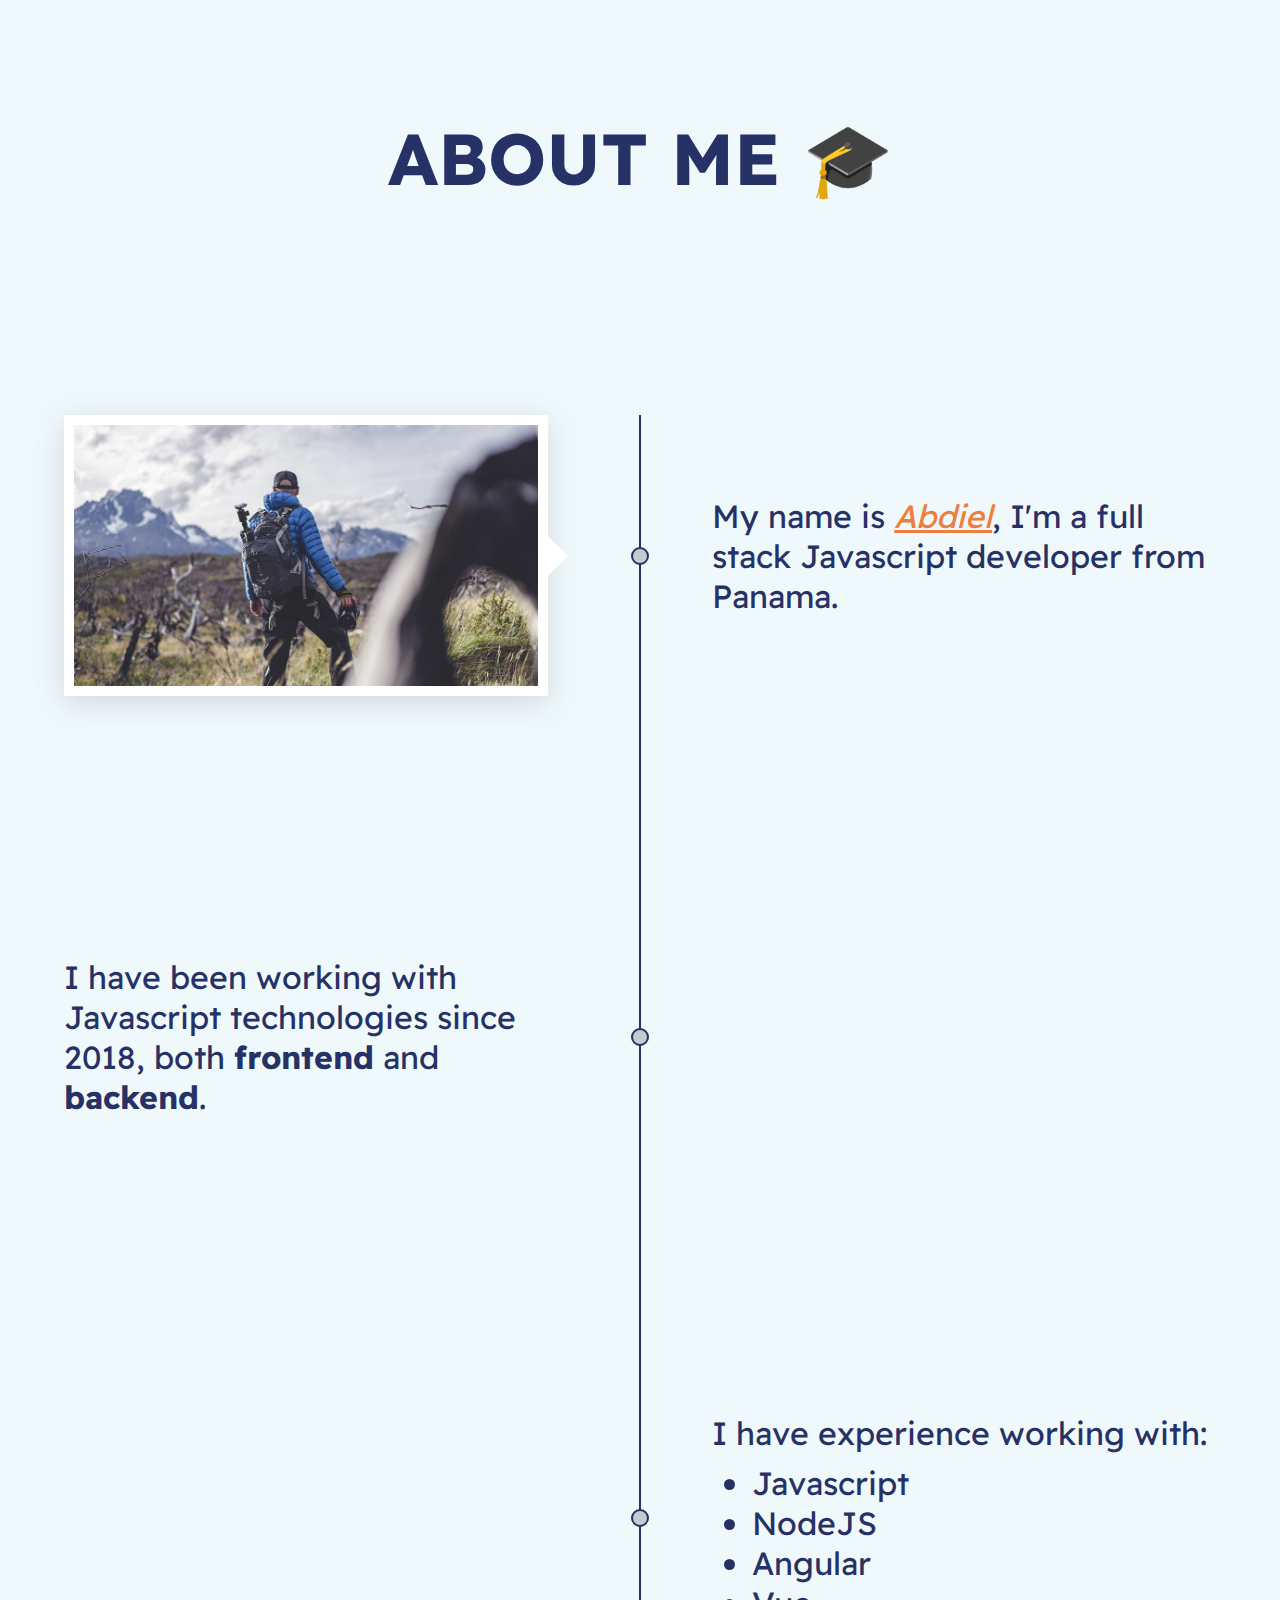
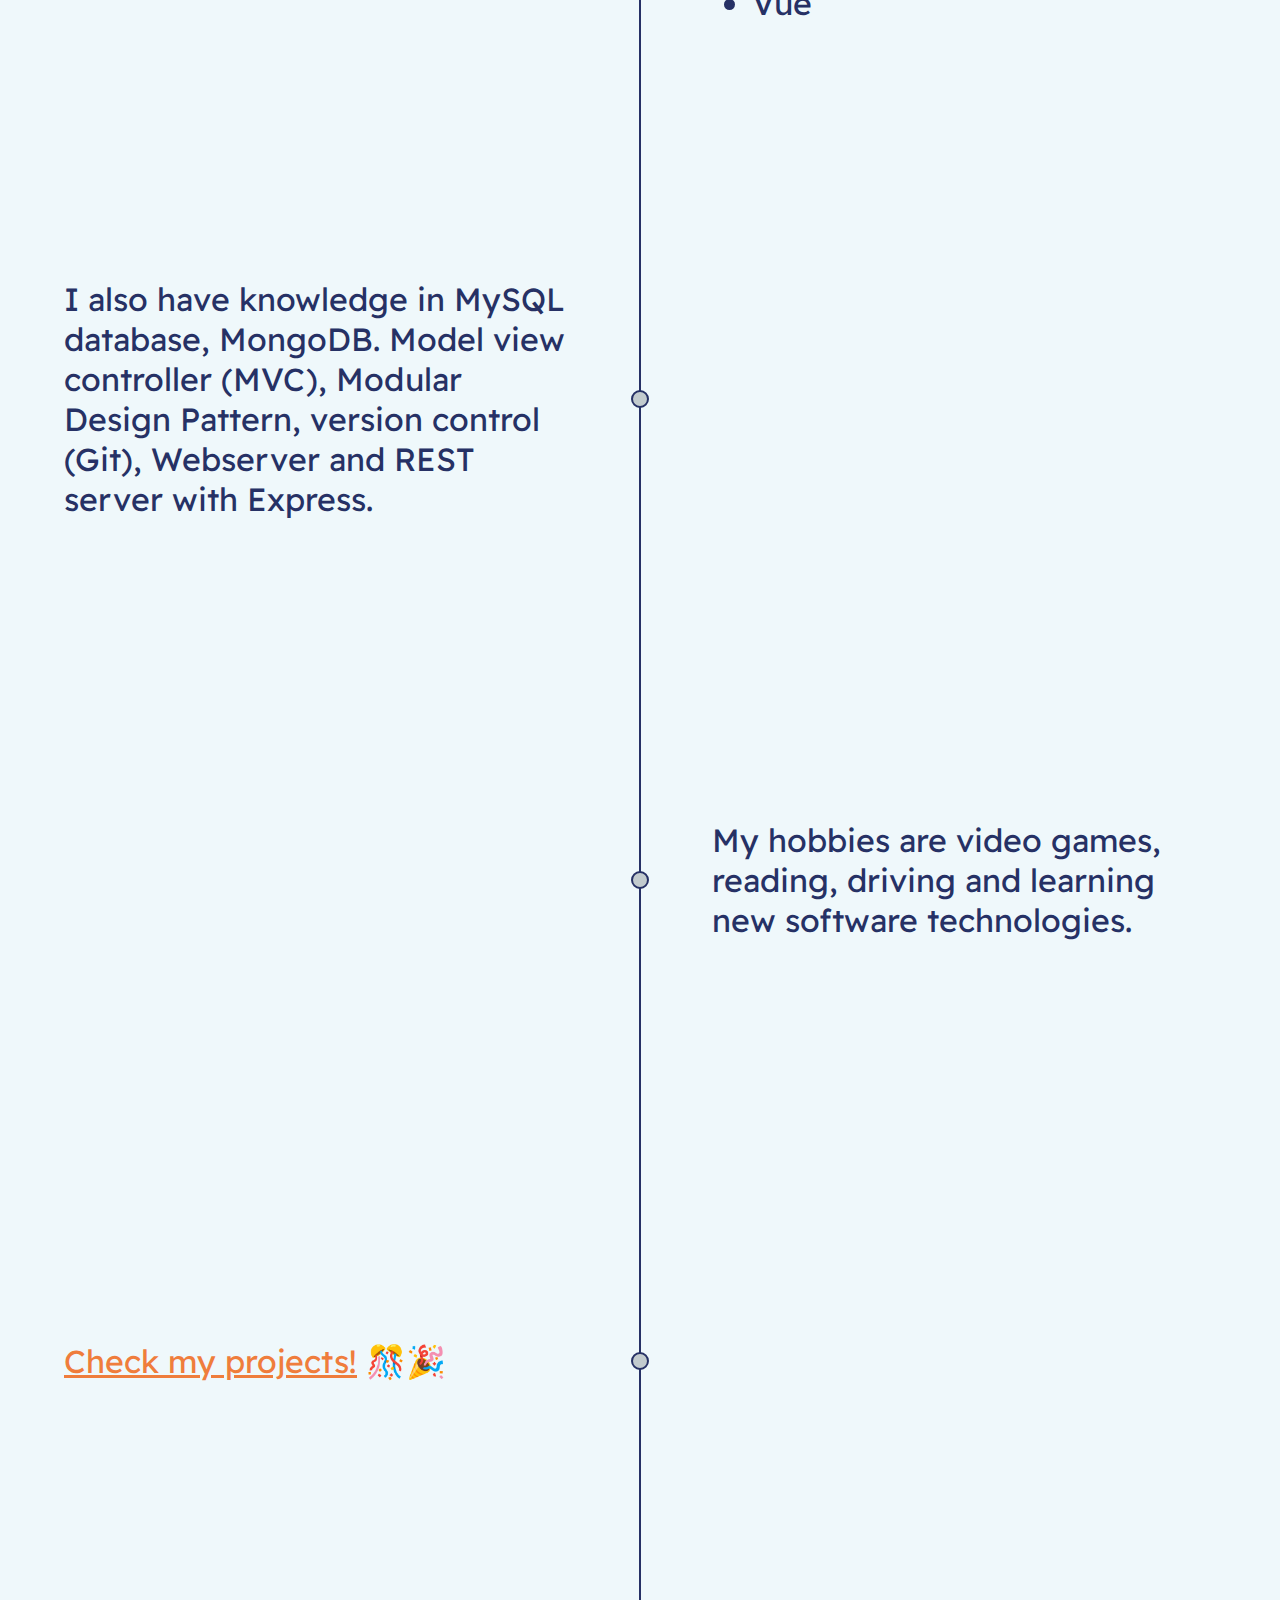
==== pages/aboutme.html @ 85f2a5a1 "about me page with basic styles" ====
<!DOCTYPE html>
<html lang="en">
<head>
    <meta charset="UTF-8">
    <meta http-equiv="X-UA-Compatible" content="IE=edge">
    <meta name="viewport" content="width=device-width, initial-scale=1.0">
    <link rel="preconnect" href="https://fonts.googleapis.com">
	<link rel="preconnect" href="https://fonts.gstatic.com" crossorigin>
	<link href="https://fonts.googleapis.com/css2?family=Readex+Pro&display=swap" rel="stylesheet"> 

	<link href="https://unpkg.com/aos@2.3.1/dist/aos.css" rel="stylesheet">
    <link rel="icon" type="image/x-icon" href="../favicon.png">
    <link rel="stylesheet" href="../css/styles.css">
    <link rel="stylesheet" href="../css/pages/aboutme.css">
    <title>Abdiel P. Carrera - About me</title>
</head>
<body>
    <div class="hero">
		<h1>About me 🎓</h1>
	</div>
	<div class="container">
		<div class="evento">
			<div class="picture" data-aos="fade-up">
				<img src="../assets/aboutme_img/1.jpg" alt="">
			</div>
			<h3 class="info">My name is <i><a class="link" href="https://twitter.com/Abdiel262">Abdiel</a></i>, I'm a full stack Javascript developer from Panama.</h3>
		</div>
		<div class="evento">
			<div class="picture" data-aos="fade-down">
				<img src="../assets/aboutme_img/2.jpg" alt="">
			</div>
			<h3 class="info">I have been working with Javascript technologies since 2018, both <b>frontend</b> and <b>backend</b>.</h3>
		</div>
		<div class="evento">
			<div class="picture" data-aos="fade-left">
				<img src="../assets/aboutme_img/3.jpg" alt="">
			</div>
			<h3 class="info">I have experience working with:
                <ul title="technologies" class="list">
                    <li>Javascript</li>
                    <li>NodeJS</li>
                    <li>Angular</li>
                    <li>Vue</li>
                </ul>
            </h3>
		</div>
		<div class="evento">
			<div class="picture" data-aos="fade-right">
				<img src="../assets/aboutme_img/4.jpg" alt="">
			</div>
			<h3 class="info">I also have knowledge in MySQL database, MongoDB. Model view controller (MVC), Modular Design Pattern, version control (Git), Webserver and REST server with Express.</h3>
		</div>
		<div class="evento">
			<div class="picture" data-aos="fade-up">
				<img src="../assets/aboutme_img/5.jpg" alt="">
			</div>
			<h3 class="info">My hobbies are video games, reading, driving and learning new software technologies.</h3>
		</div>
		<div class="evento">
			<div class="picture" data-aos="fade-up">
                <a href="https://abdielp.github.io/webdeveloper-portfolio/pages/portfolio.html?project=0">
                    <img src="../assets/aboutme_img/6.jpg" alt="">
                </a>
			</div>
			<h3 class="info"><a class="link" href="https://abdielp.github.io/webdeveloper-portfolio/pages/portfolio.html?project=0">Check my projects!</a> 🎊🎉</h3>
		</div>
	</div>


	<script src="https://unpkg.com/aos@2.3.1/dist/aos.js"></script>
	<script>
		AOS.init({
			duration: 1000,
			once: true
		});
	</script>
</body>
</html>
---- css/styles.css ----
@import url('https://fonts.googleapis.com/css2?family=Commissioner:wght@400;600;700&family=Fraunces:wght@400;600;700&display=swap');
@import url('https://fonts.googleapis.com/css2?family=Barlow:wght@400;600;700;800&display=swap');
@import url('https://fonts.googleapis.com/css2?family=Mochiy+Pop+P+One&display=swap');
@import url('https://fonts.googleapis.com/css2?family=Readex+Pro&display=swap');

* {
    padding: 0;
    margin: 0;
    box-sizing: border-box;

    --font-fraunces: 'Fraunces', serif;
    --font-barlow: 'Barlow', sans-serif;
    --font-mochiy: 'Mochiy Pop P One', sans-serif;
    --font-comissioner: 'Commissioner', sans-serif;
    --font-readex: 'Readex Pro', sans-serif;
    
    --color-main: #263165;
    --color-green: #60955F;
    --color-main-dark: #141a35;
    --color-main-light: #374692;
    --color-secondary: #EF7D3C;
    --color-background: #EFF8FB;
    --color-background-darker: #c2cbce;

    --header-height: 50px;
    --header-height-desktop: 3vw;
}

body {
    width: 100%;
    /* height: 100vh; */
    font-size: 12px;
    color: var(--color-main);
    background: var(--color-background);
}

.display-flex {
    display: flex;
}

.flex-column {
    flex-direction: column;
}

.cursor-pointer {
    cursor: pointer;
}

.color-secondary {
    color: var(--color-secondary);
}

.shadows {
    box-shadow: -3px 5px 5px 0px rgba(0,0,0,0.13);
-webkit-box-shadow: -3px 5px 5px 0px rgba(0,0,0,0.13);
-moz-box-shadow: -3px 5px 5px 0px rgba(0,0,0,0.13);
    
}
---- css/pages/aboutme.css ----
body {
    font-family: var(--font-readex);
}

.hero {
	display: flex;
	align-items: center;
	justify-content: center;
	min-height: 35vh;
	font-size: 36px;
	text-transform: uppercase;
}

.container {
	width: 90%;
	max-width: 1200px;
	margin: 100px auto;
	display: flex;
	flex-direction: column;
	position: relative;
    
}

.container::after {
	content: "";
	width: 2px;
	height: 100%;
	background: var(--color-main);
	position: absolute;
	top: 0;
	left: calc(50% - 1px);
	z-index: 1;
}

.evento {
	display: flex;
	justify-content: space-between;
    align-items: center;
	margin-bottom: 200px;
	position: relative;
}

.evento::after {
	content: "";
	display: block;
	width: 14px;
	height: 14px;
	border-radius: 100px;
	background: var(--color-background-darker);
	border: 2px solid var(--color-main);
	position: absolute;
	z-index: 2;
	top: calc(50% - 9px);
	left: calc(50% - 9px);
}

.info {
	/* display: flex;
	align-items: center;
	justify-content: start; */
	width: calc(42% + 20px);
	font-size: 32px;
	font-weight: normal;
}

.picture {
	width: 42%;
	border: 10px solid #fff;
	position: relative;
	box-shadow: rgba(100, 100, 111, 0.2) 0px 7px 29px 0px;
}

.picture::after {
	content: "";
	display: block;
	border: 20px solid transparent;
	border-left: 20px solid #fff;
	position: absolute;
	right: -50px;
	top: calc(50% - 20px);
}

.picture img {
	width: 100%;
	vertical-align: top;
}

.evento:nth-child(even) {
	flex-direction: row-reverse;
}

.evento:nth-child(even) .info {
	justify-content: end;
}

.evento:nth-child(even) .picture::after {
	content: "";
	border: 20px solid transparent;
	border-right: 20px solid #fff;
	right: initial;
	left: -50px;
}

.list {
    margin-top: 10px;
    margin-left: 40px;
}

.link {
    /* text-decoration: none; */
    color: var(--color-secondary);
}
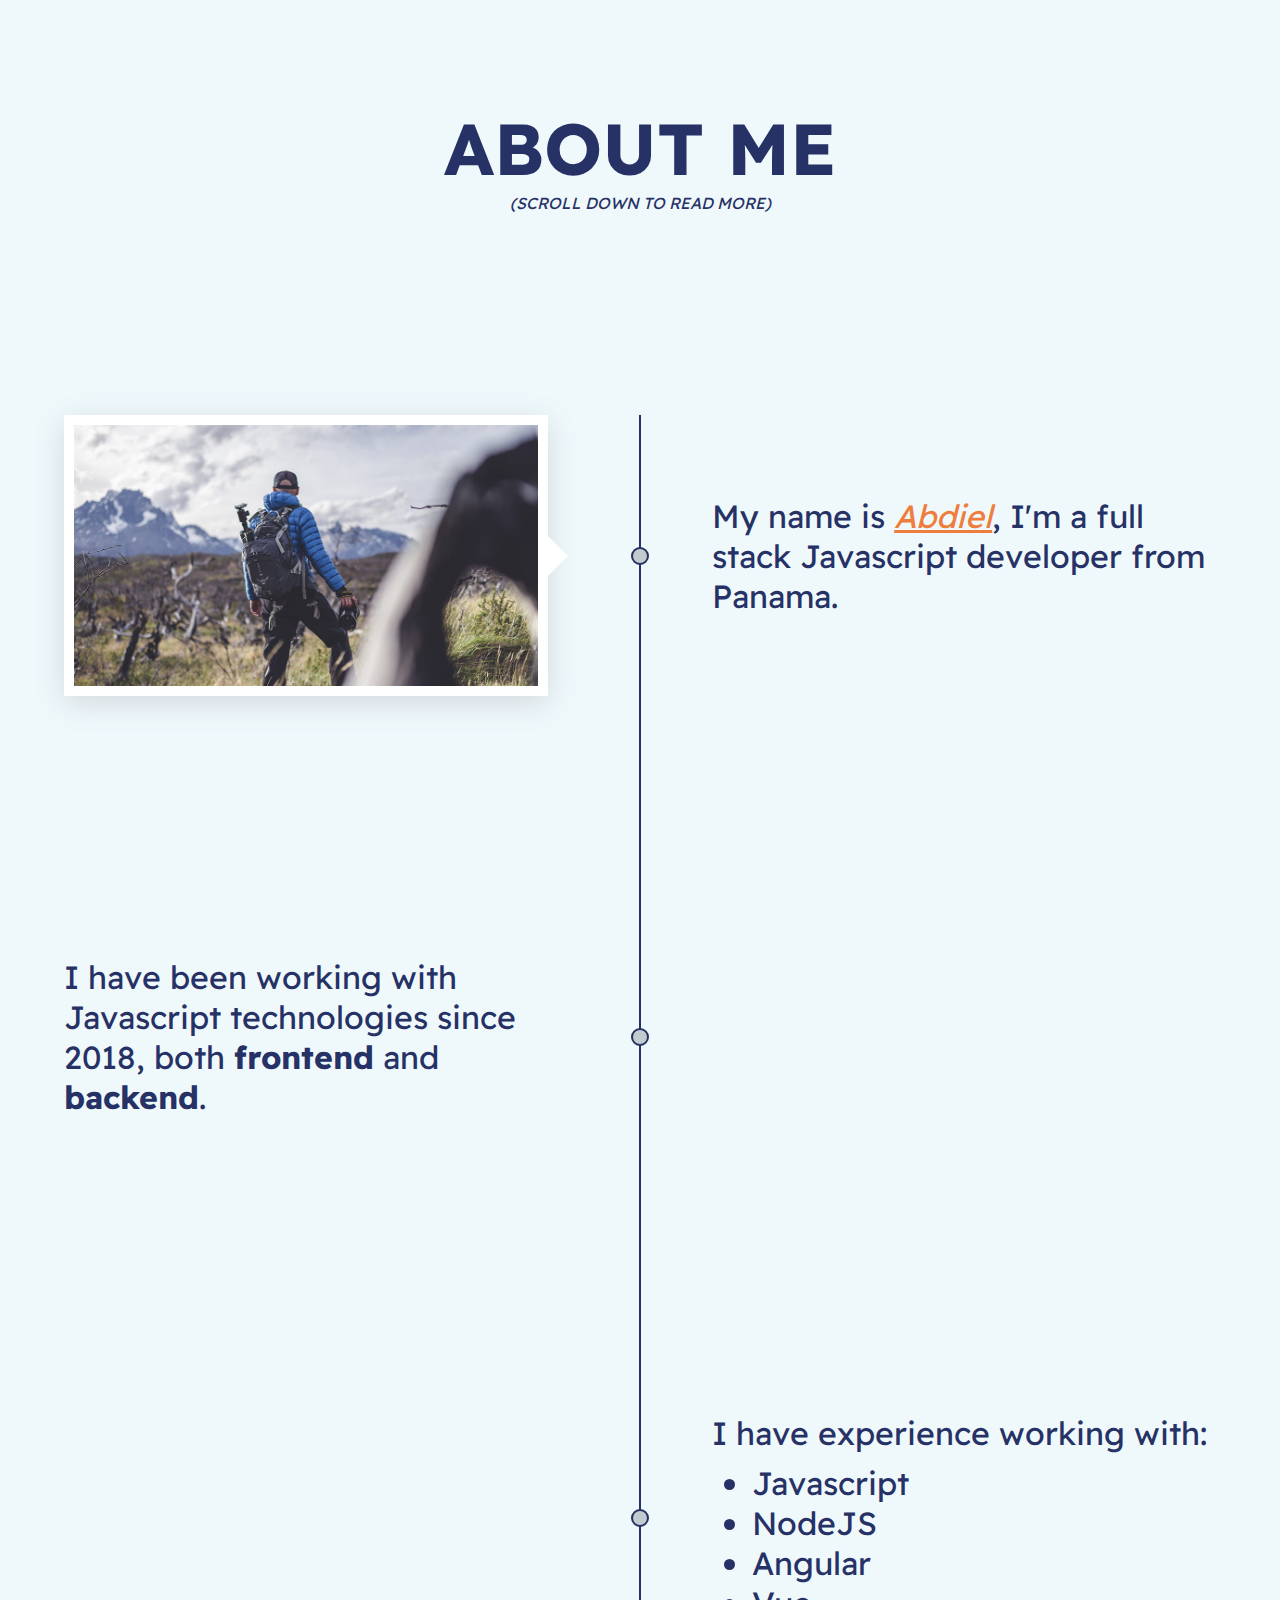
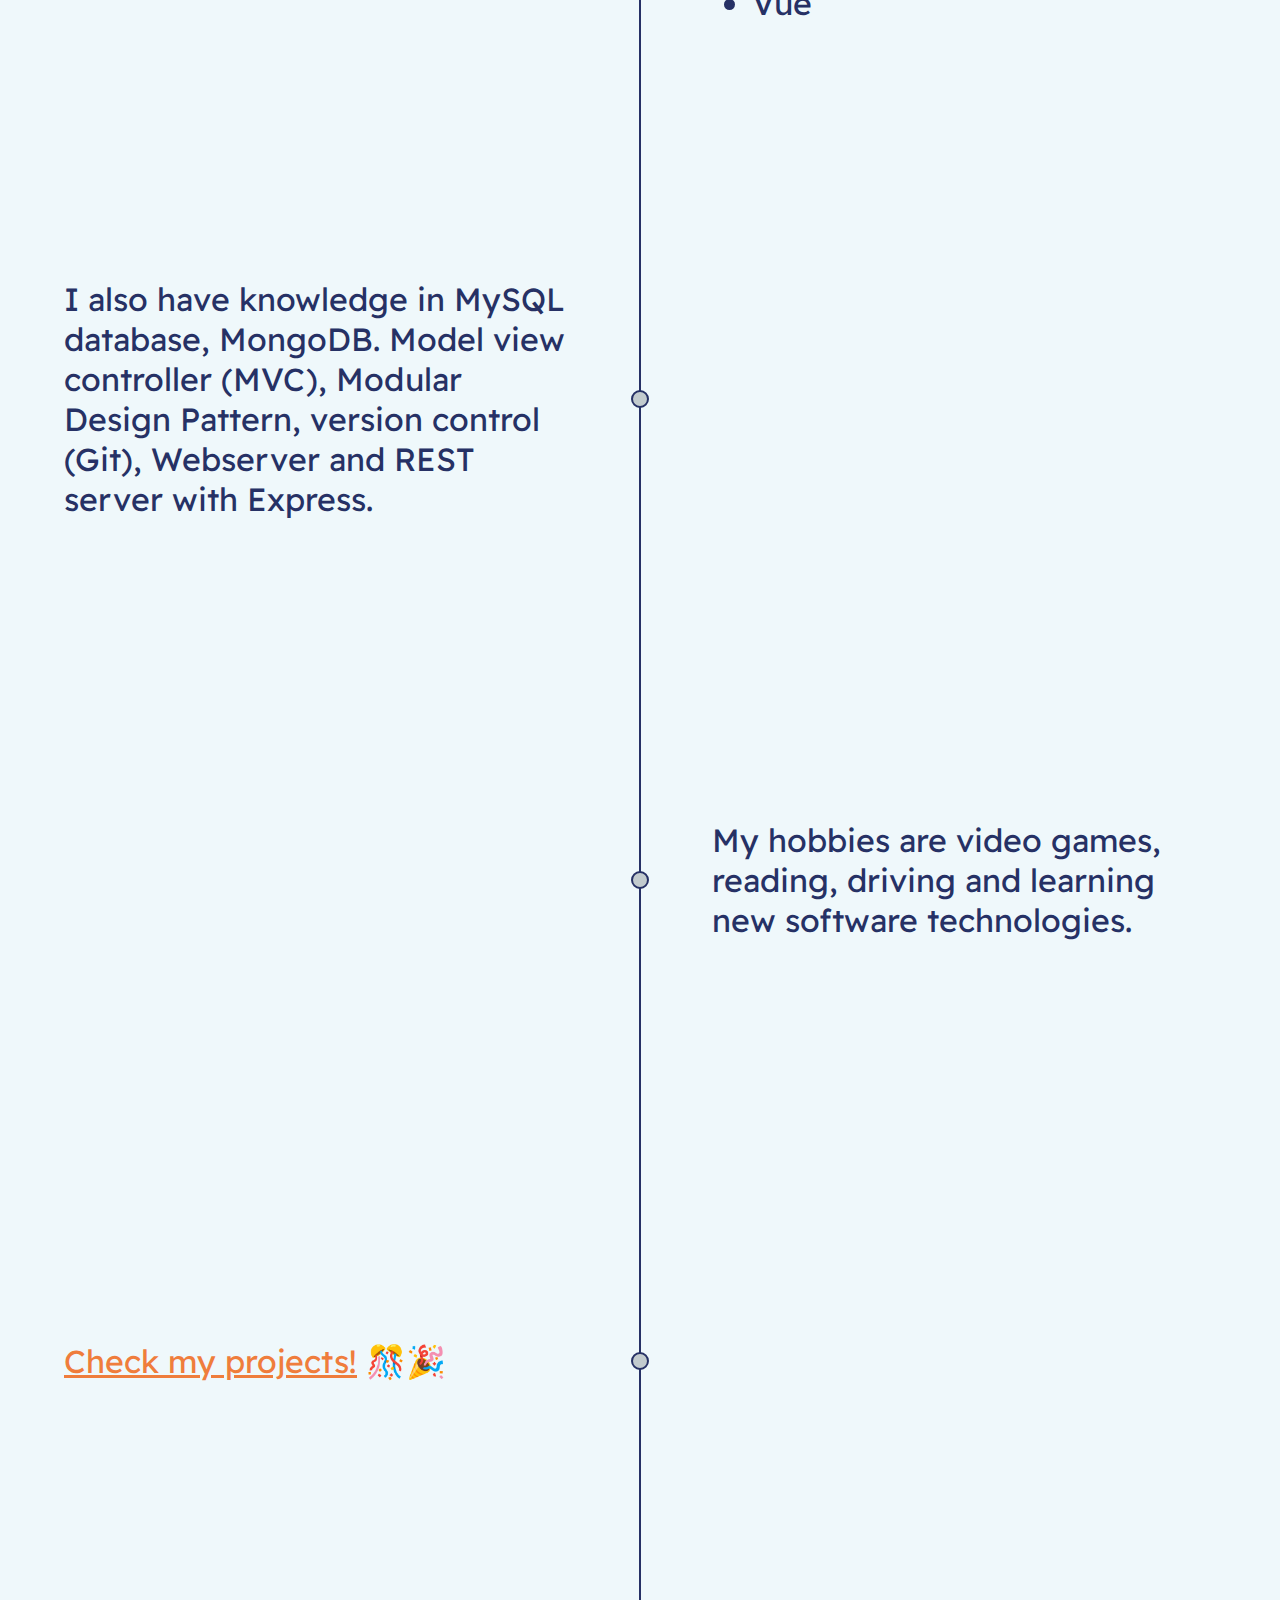
==== commit 4998bd2c: "href to 'about me' page added on title" ====
--- a/pages/aboutme.html
+++ b/pages/aboutme.html
@@ -16,7 +16,8 @@
 </head>
 <body>
     <div class="hero">
-		<h1>About me 🎓</h1>
+		<h1>About me</h1>
+		<small class="small">(Scroll down to read more)</small>
 	</div>
 	<div class="container">
 		<div class="evento">
--- a/css/pages/aboutme.css
+++ b/css/pages/aboutme.css
@@ -4,11 +4,17 @@
 
 .hero {
 	display: flex;
+	flex-direction: column;
 	align-items: center;
 	justify-content: center;
 	min-height: 35vh;
 	font-size: 36px;
 	text-transform: uppercase;
+}
+
+.small {
+	font-size: initial;
+	font-style: italic;
 }
 
 .container {
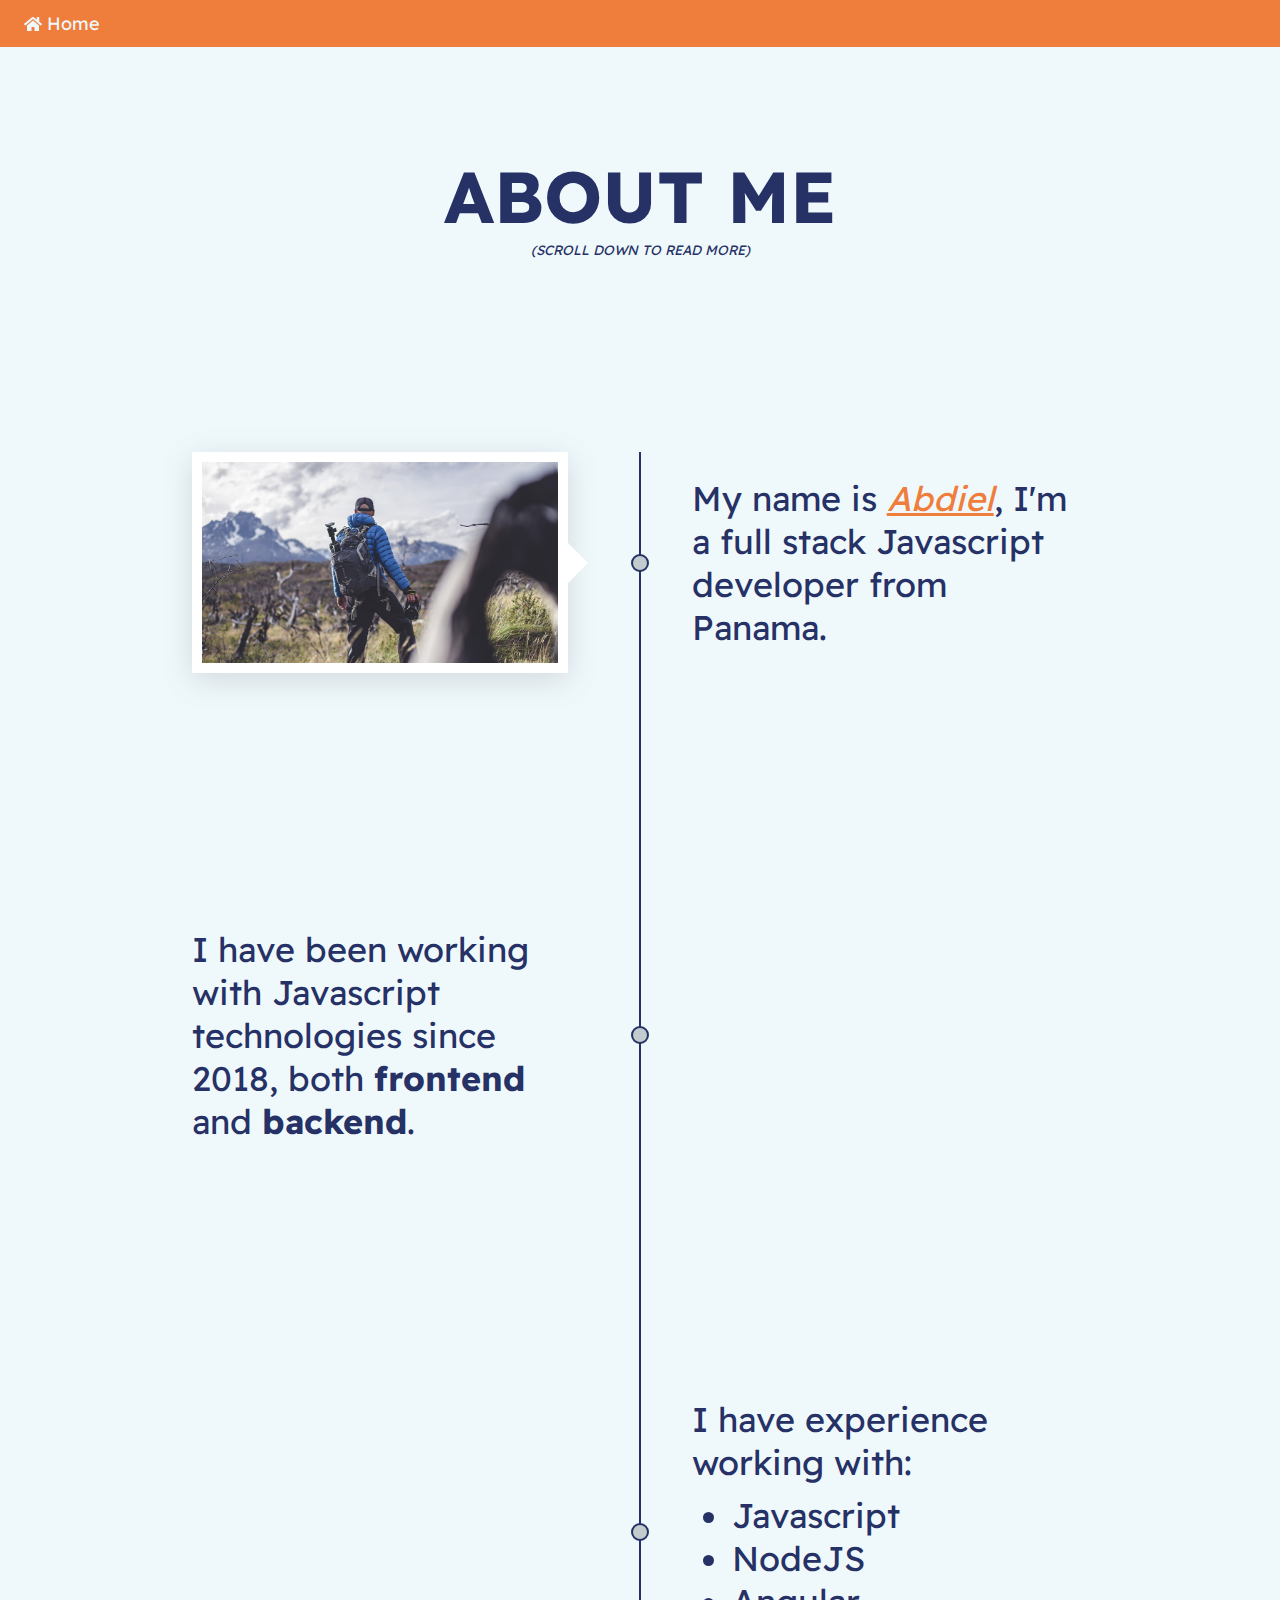
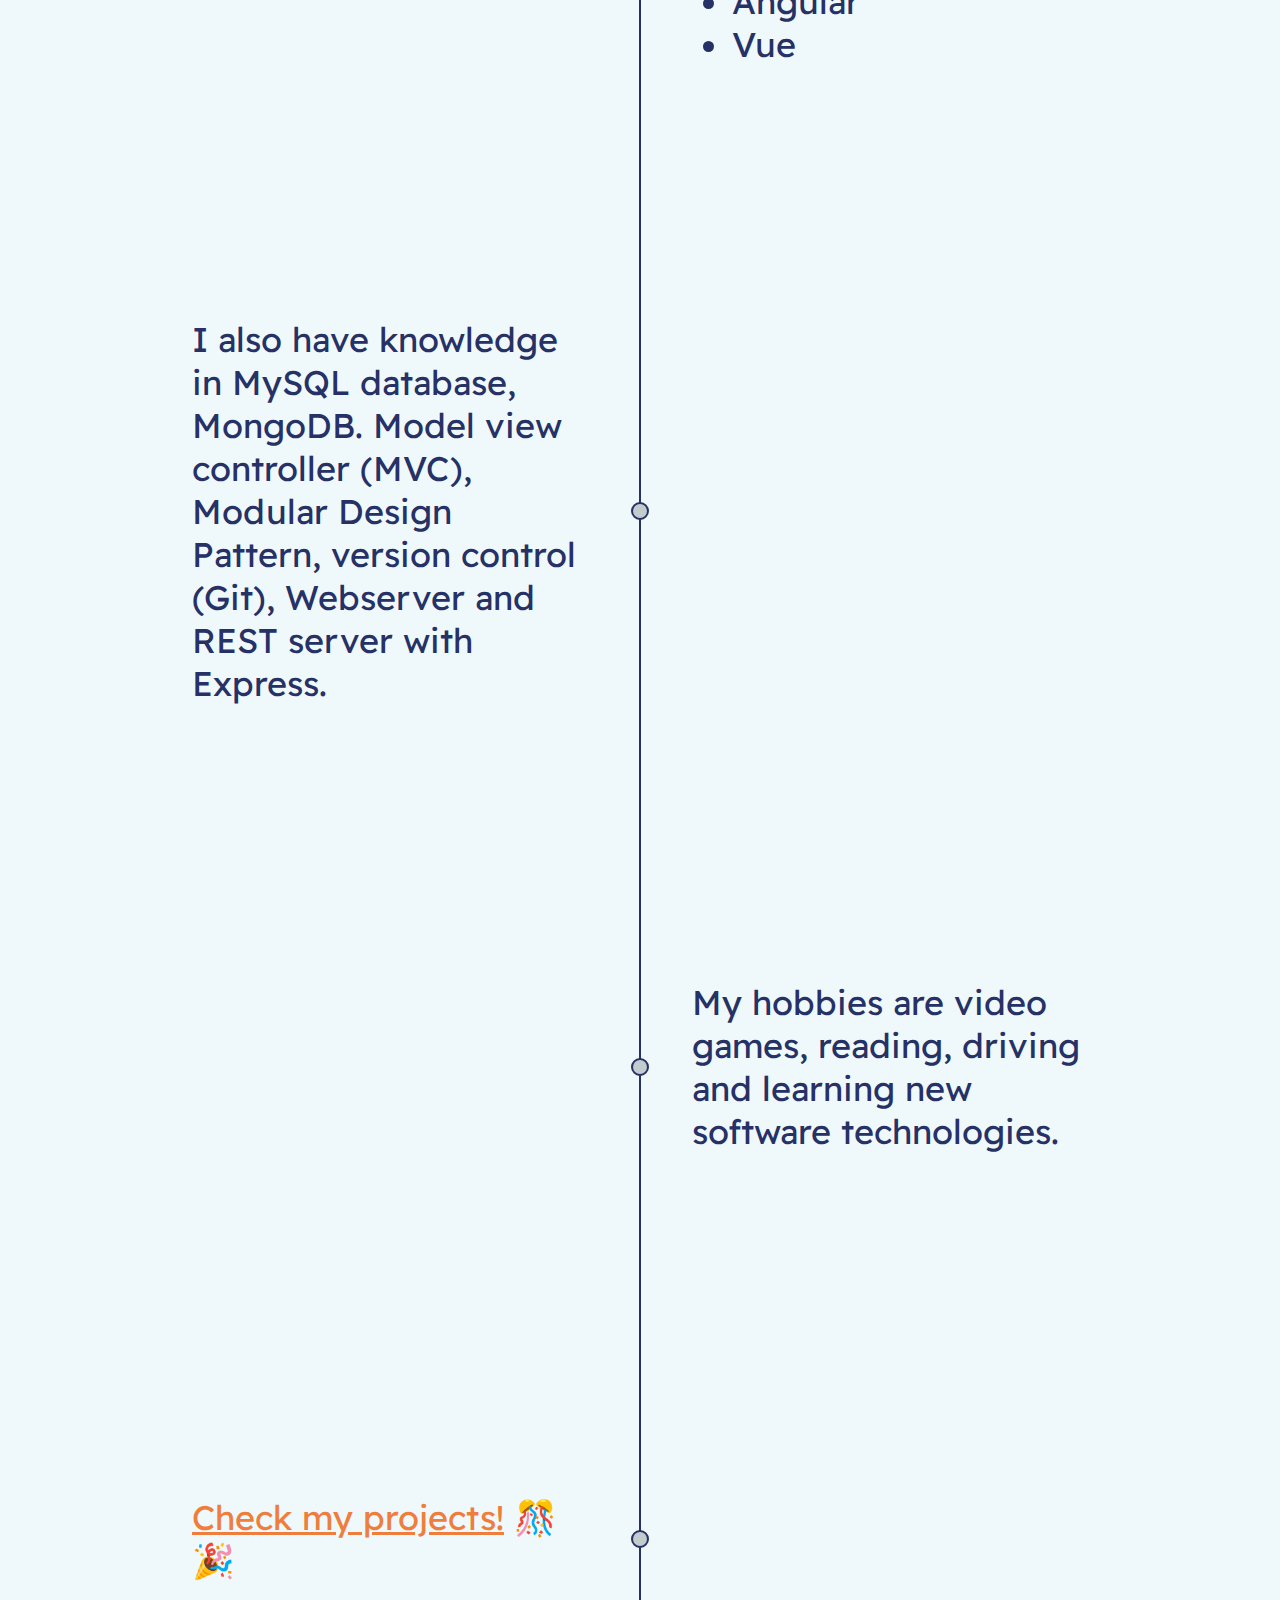
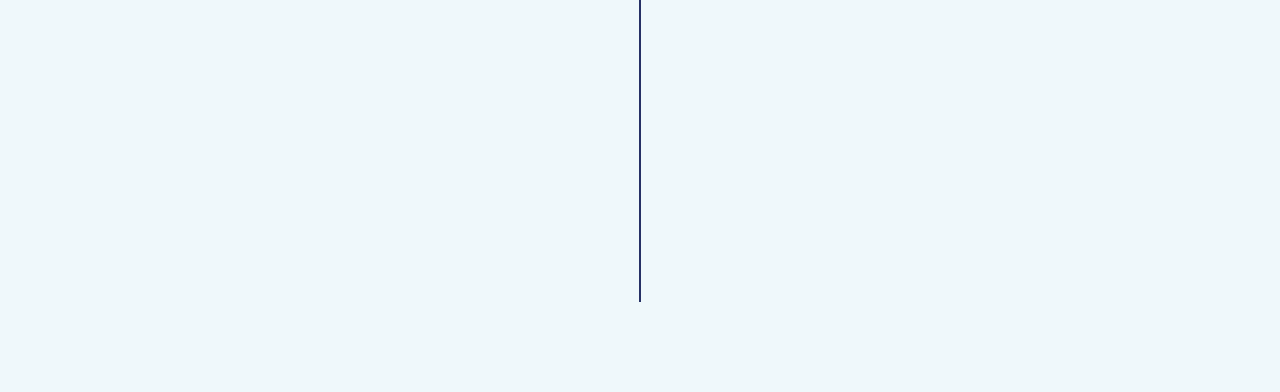
==== commit c7426a70: "header placed on page 'about me'" ====
--- a/pages/aboutme.html
+++ b/pages/aboutme.html
@@ -15,6 +15,14 @@
     <title>Abdiel P. Carrera - About me</title>
 </head>
 <body>
+	<header class="header">
+		<nav class="nav display-flex">
+			<img class="nav__img" src="../assets/icons/home-solid.svg" alt="home icon">
+			<a class="nav__a display-flex" href="/portfolio/">
+				Home
+			</a>
+		</nav>
+	</header>
     <div class="hero">
 		<h1>About me</h1>
 		<small class="small">(Scroll down to read more)</small>
@@ -66,7 +74,9 @@
 			<h3 class="info"><a class="link" href="https://abdielp.github.io/webdeveloper-portfolio/pages/portfolio.html?project=0">Check my projects!</a> 🎊🎉</h3>
 		</div>
 	</div>
-
+	<!-- <footer class="footer">
+		<a href="">Return to my portfolio</a>
+	</footer> -->
 
 	<script src="https://unpkg.com/aos@2.3.1/dist/aos.js"></script>
 	<script>
--- a/css/pages/aboutme.css
+++ b/css/pages/aboutme.css
@@ -1,5 +1,32 @@
 body {
     font-family: var(--font-readex);
+}
+
+.header {
+	background: var(--color-secondary);
+	padding: 1.2em;
+}
+
+.nav {
+	margin: auto 1.4em;
+}
+
+.nav__a {
+	font-size: 1.2em;
+	align-items: center;
+	text-decoration: none;
+	color: var(--color-background);
+	border-bottom: 1px solid transparent;
+}
+
+.nav__a:hover {
+	transition: .3s ease-in-out;
+	border-bottom: 1px solid var(--color-background);
+}
+
+.nav__img {
+	width: 1em;
+	margin-right: .2em;
 }
 
 .hero {
@@ -8,7 +35,7 @@
 	align-items: center;
 	justify-content: center;
 	min-height: 35vh;
-	font-size: 36px;
+	font-size: 1.3em;
 	text-transform: uppercase;
 }
 
@@ -18,9 +45,7 @@
 }
 
 .container {
-	width: 90%;
-	max-width: 1200px;
-	margin: 100px auto;
+	margin: 20px;
 	display: flex;
 	flex-direction: column;
 	position: relative;
@@ -42,7 +67,7 @@
 	display: flex;
 	justify-content: space-between;
     align-items: center;
-	margin-bottom: 200px;
+	margin-bottom: 100px;
 	position: relative;
 }
 
@@ -61,11 +86,10 @@
 }
 
 .info {
-	/* display: flex;
-	align-items: center;
-	justify-content: start; */
+	padding: 5px; /*Este padding no lo tenía. podría no ir en tamaños mas grandes*/
 	width: calc(42% + 20px);
-	font-size: 32px;
+	/* font-size: 32px; */
+	font-size: 1em;
 	font-weight: normal;
 }
 
@@ -115,4 +139,57 @@
 .link {
     /* text-decoration: none; */
     color: var(--color-secondary);
+}
+
+@media (min-width: 750px) {
+	.header {
+		padding: 1.3vh;
+	}
+
+	.nav {
+		margin: auto 1.4vh;
+	}
+
+	.nav__a {
+		font-size: 2vh;
+	}
+
+	.nav__img {
+		width: 2vh;
+		margin-right: .5vh;
+	}
+
+	.hero {
+		font-size: 3em;
+	}
+
+	.container {
+		width: 70%;
+		max-width: 3500px;
+		margin: 10vh auto;
+	}
+
+	.evento {
+		margin-bottom: 28vh;
+	}
+
+	.info {
+		font-size: 2.4em;
+		padding: 0;
+	}
+}
+
+@media (min-width: 1200px) {
+	.hero {
+		font-size: 4vh;
+	}
+
+	.small {
+		font-size: 1.5vh;
+	}
+	
+	.info {
+		font-size: 3.8vh;
+		/* font-size: 3em; */
+	}
 }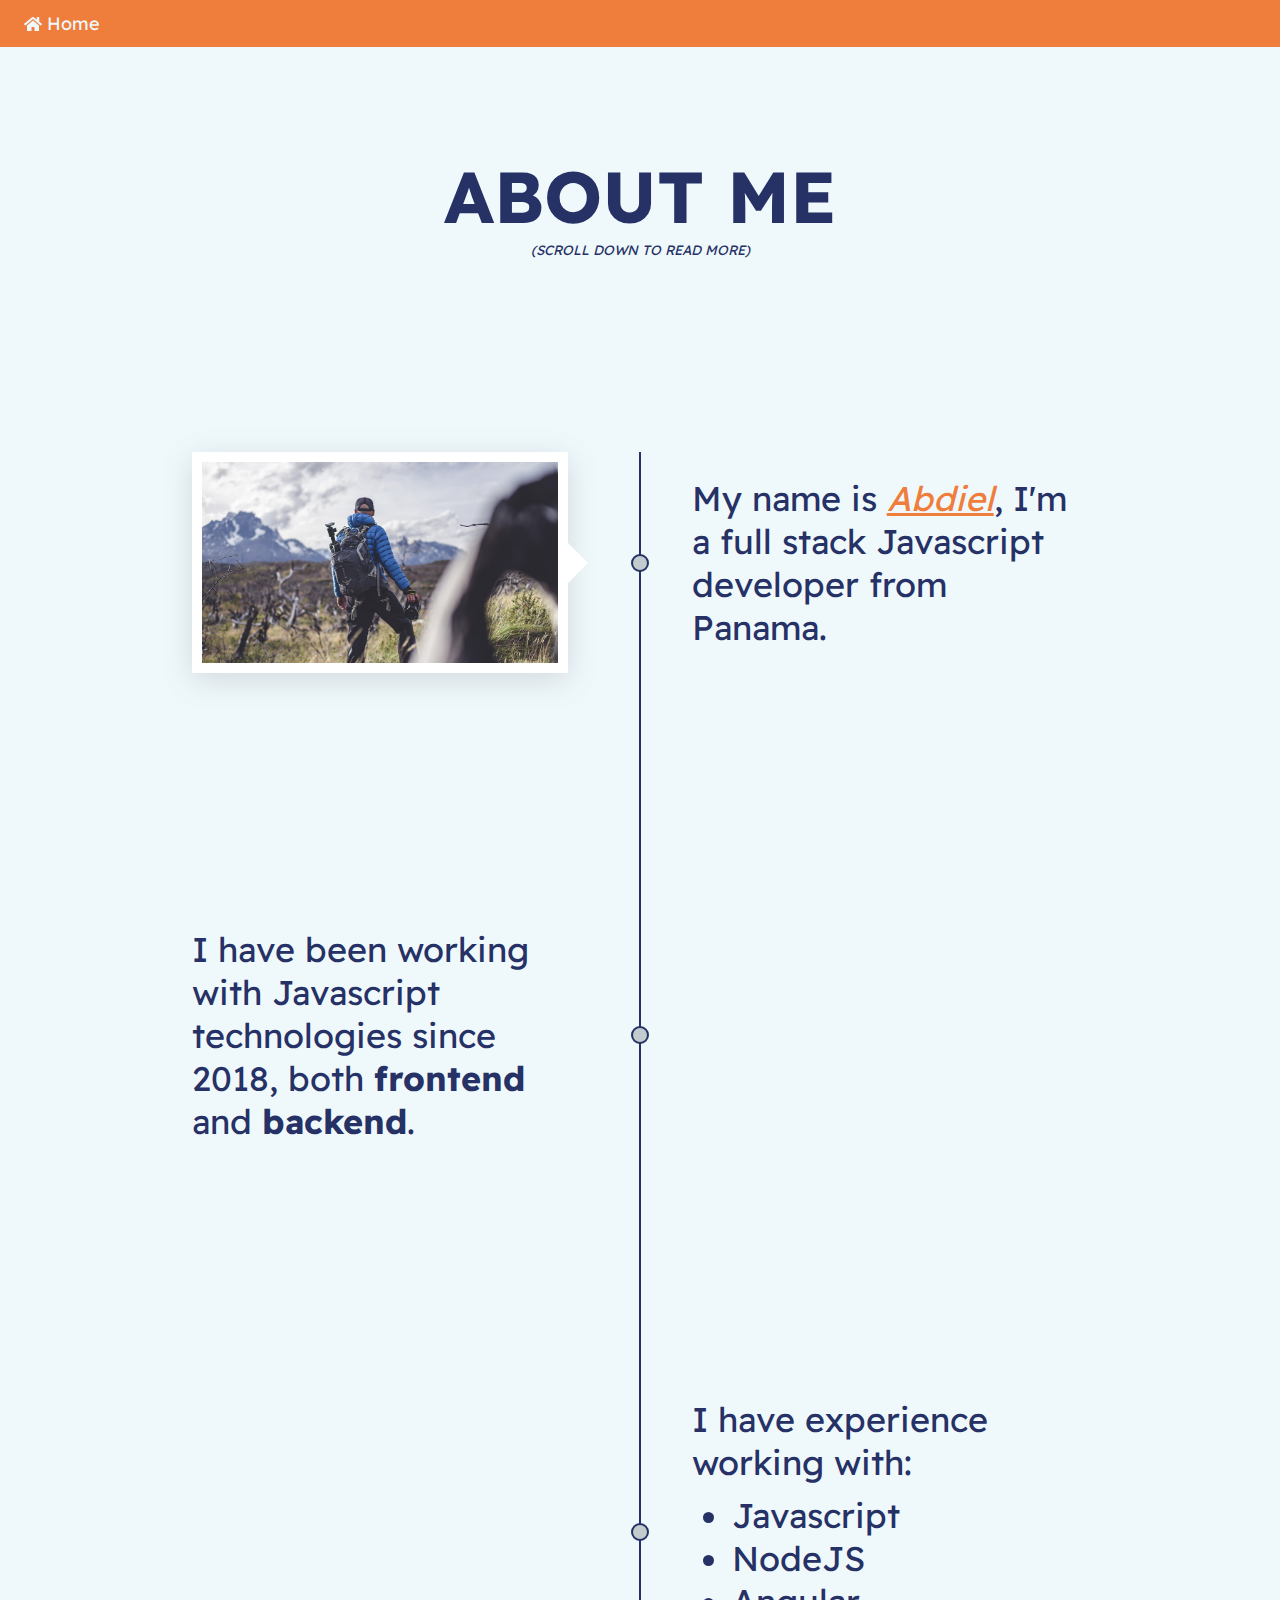
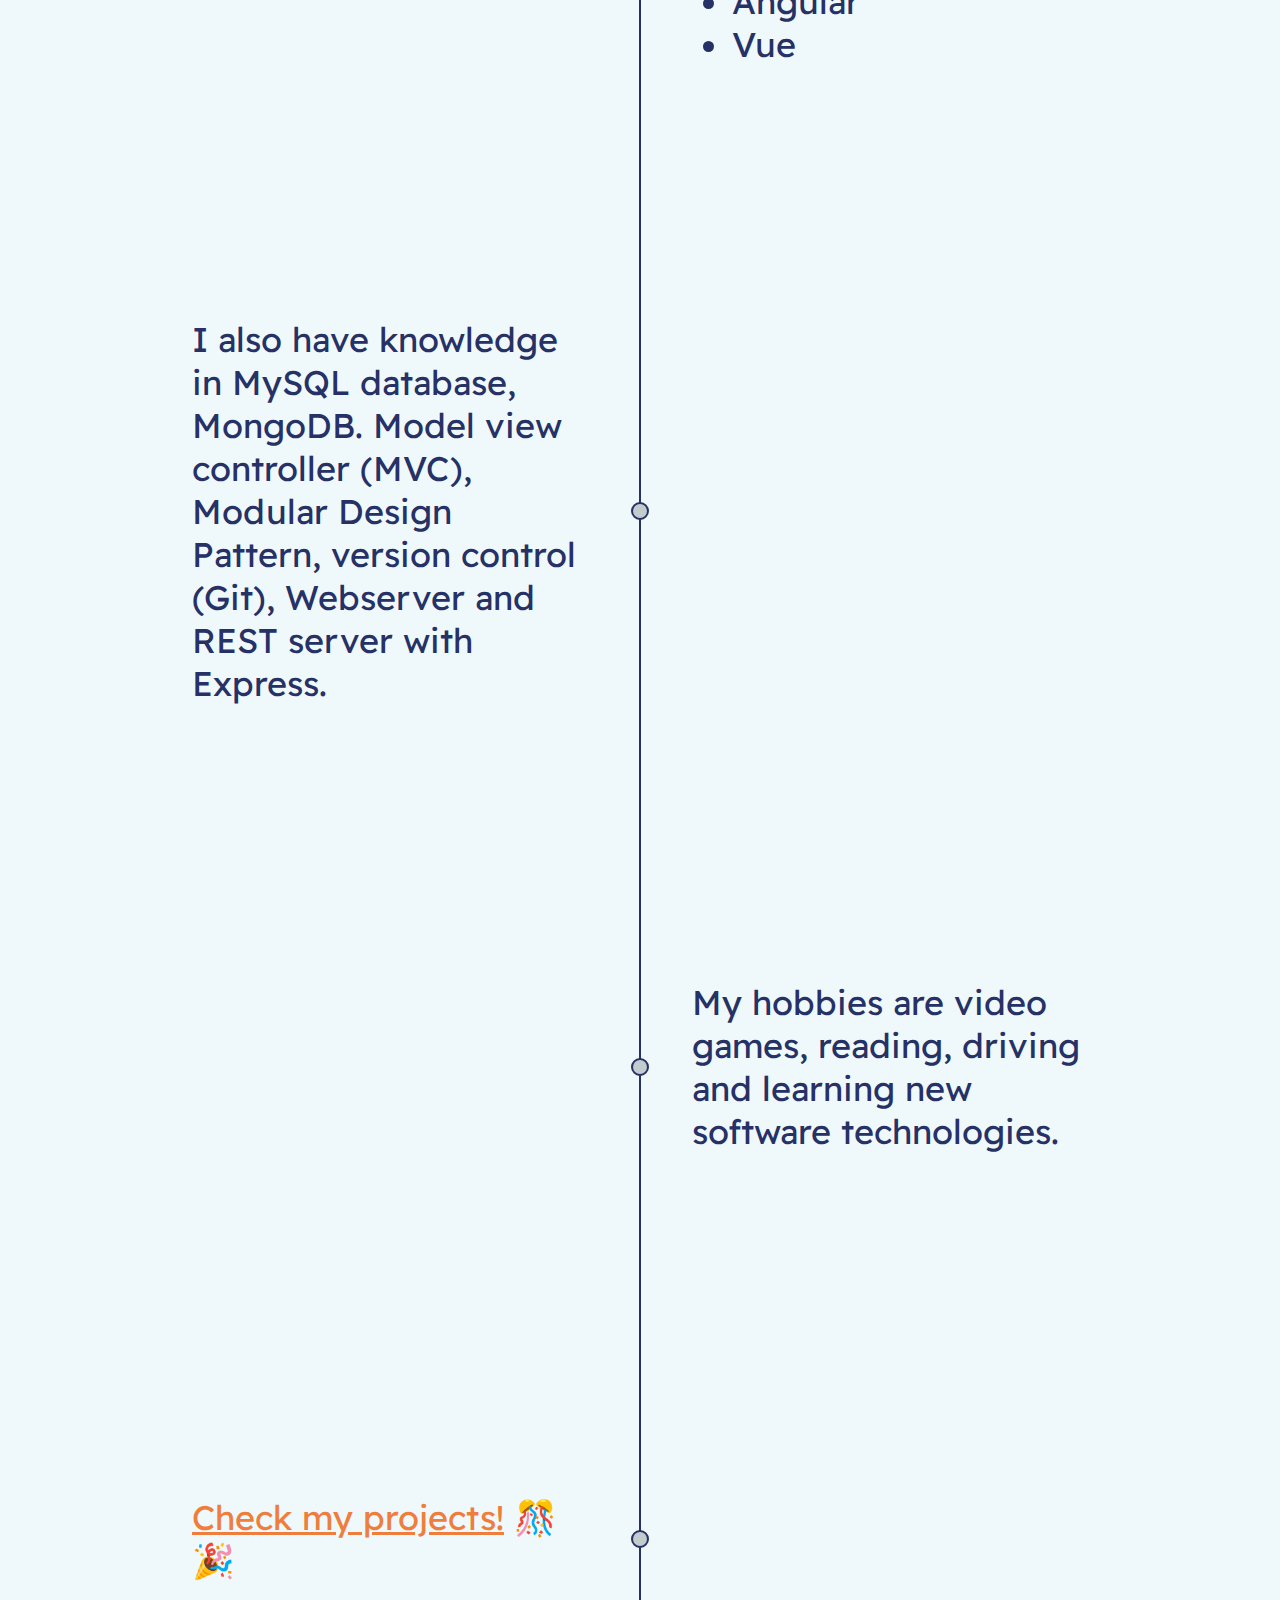
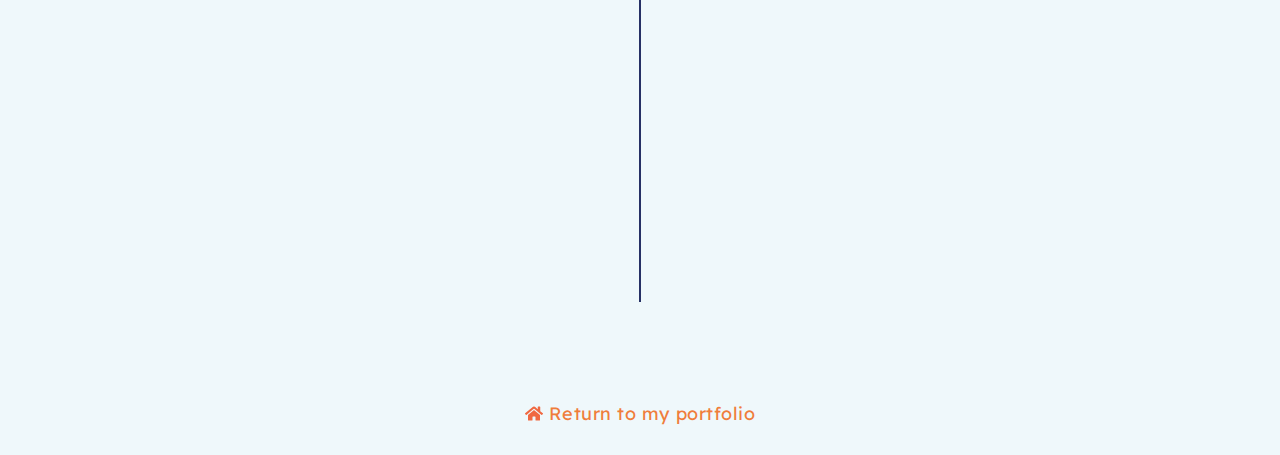
==== commit 9abf0617: "return home link included at page bottom" ====
--- a/pages/aboutme.html
+++ b/pages/aboutme.html
@@ -74,9 +74,10 @@
 			<h3 class="info"><a class="link" href="https://abdielp.github.io/webdeveloper-portfolio/pages/portfolio.html?project=0">Check my projects!</a> 🎊🎉</h3>
 		</div>
 	</div>
-	<!-- <footer class="footer">
-		<a href="">Return to my portfolio</a>
-	</footer> -->
+	<footer class="footer display-flex">
+		<img class="footer__img" src="../assets/icons/home-solid.svg" alt="home icon">
+		<a class="footer__a" href="/portfolio">Return to my portfolio</a>
+	</footer>
 
 	<script src="https://unpkg.com/aos@2.3.1/dist/aos.js"></script>
 	<script>
--- a/css/pages/aboutme.css
+++ b/css/pages/aboutme.css
@@ -86,9 +86,8 @@
 }
 
 .info {
-	padding: 5px; /*Este padding no lo tenía. podría no ir en tamaños mas grandes*/
+	padding: 5px;
 	width: calc(42% + 20px);
-	/* font-size: 32px; */
 	font-size: 1em;
 	font-weight: normal;
 }
@@ -141,6 +140,29 @@
     color: var(--color-secondary);
 }
 
+.footer {
+	/* background: red; */
+	margin: 100px auto 30px;
+	justify-content: center;
+}
+
+.footer__img {
+	width: 1.5em;
+	filter: invert(55%) sepia(88%) saturate(937%) hue-rotate(335deg) brightness(98%) contrast(92%);
+	margin-right: .5em;
+}
+
+.footer__a {
+	font-size: 1.5em;
+	letter-spacing: .03em;
+	text-decoration: none;
+	color: var(--color-secondary);
+}
+
+.footer__a:hover {
+	text-decoration: underline;
+}
+
 @media (min-width: 750px) {
 	.header {
 		padding: 1.3vh;
@@ -190,6 +212,5 @@
 	
 	.info {
 		font-size: 3.8vh;
-		/* font-size: 3em; */
 	}
 }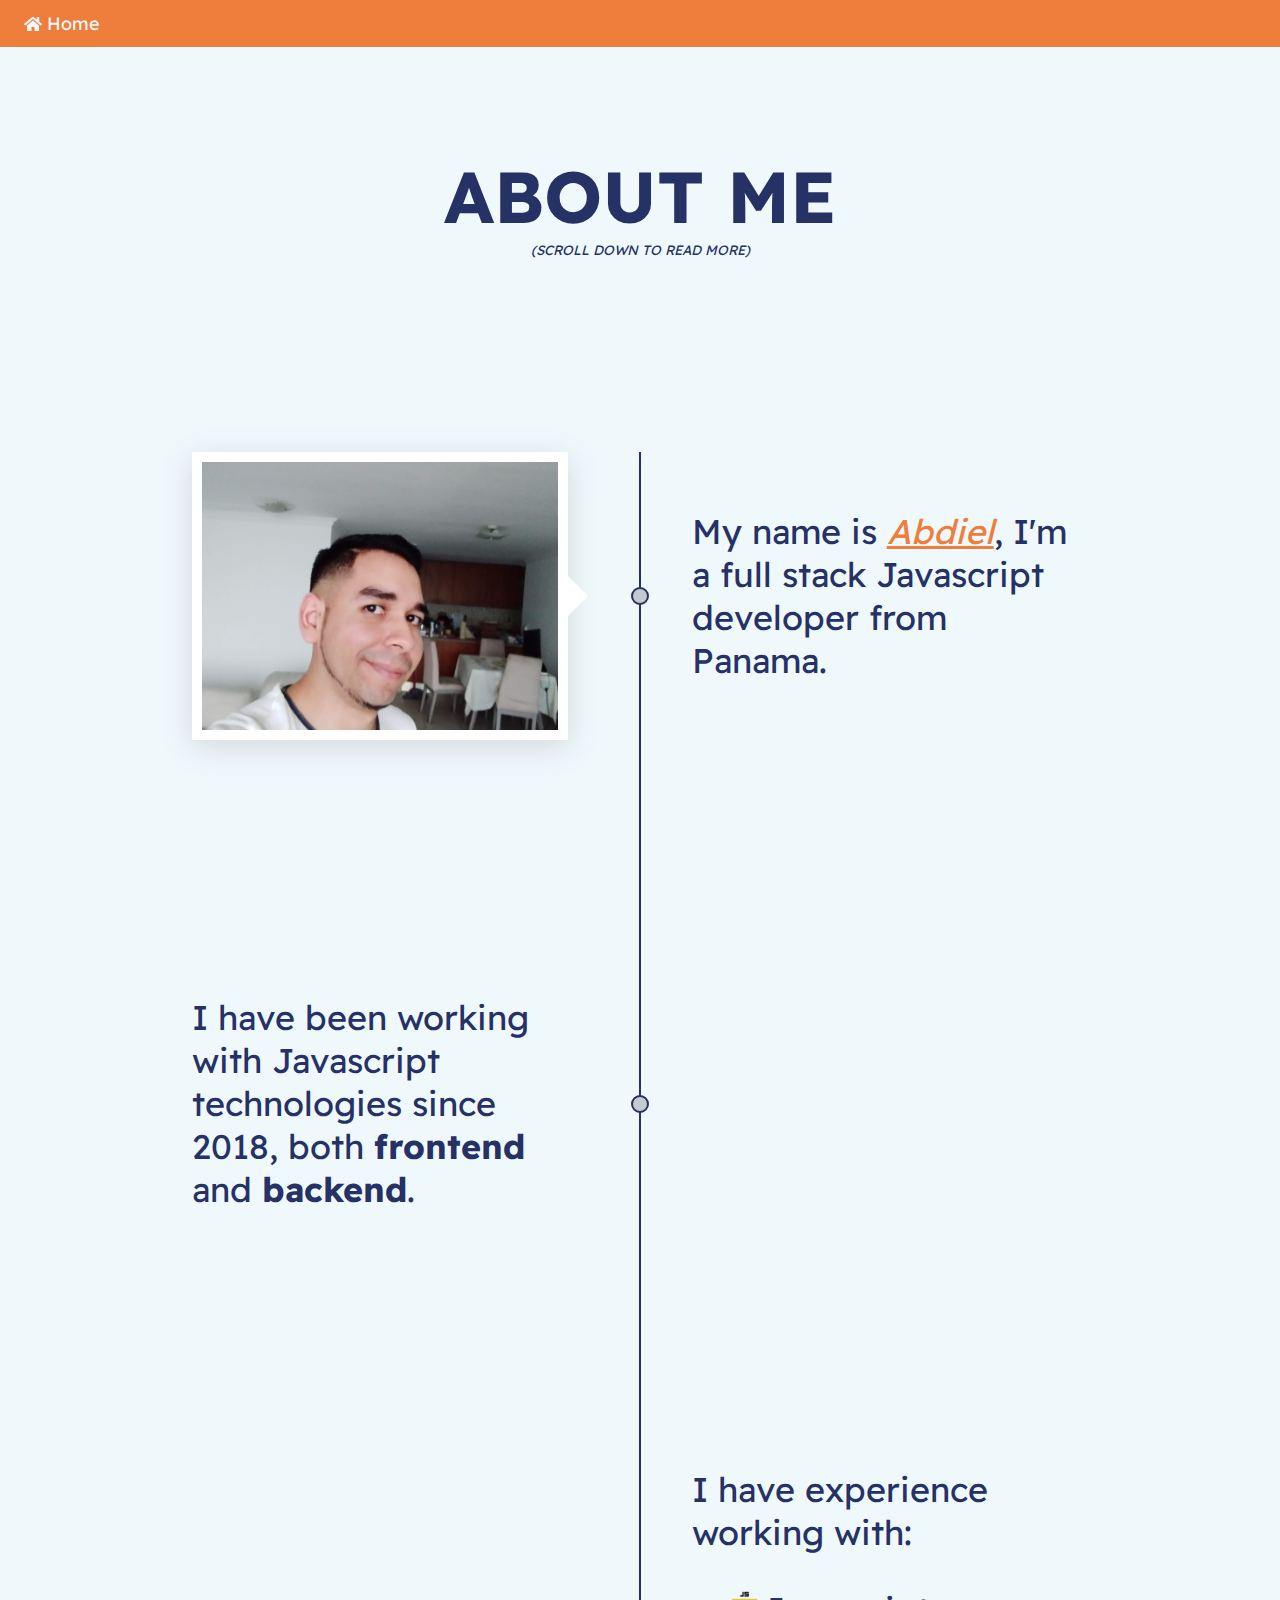
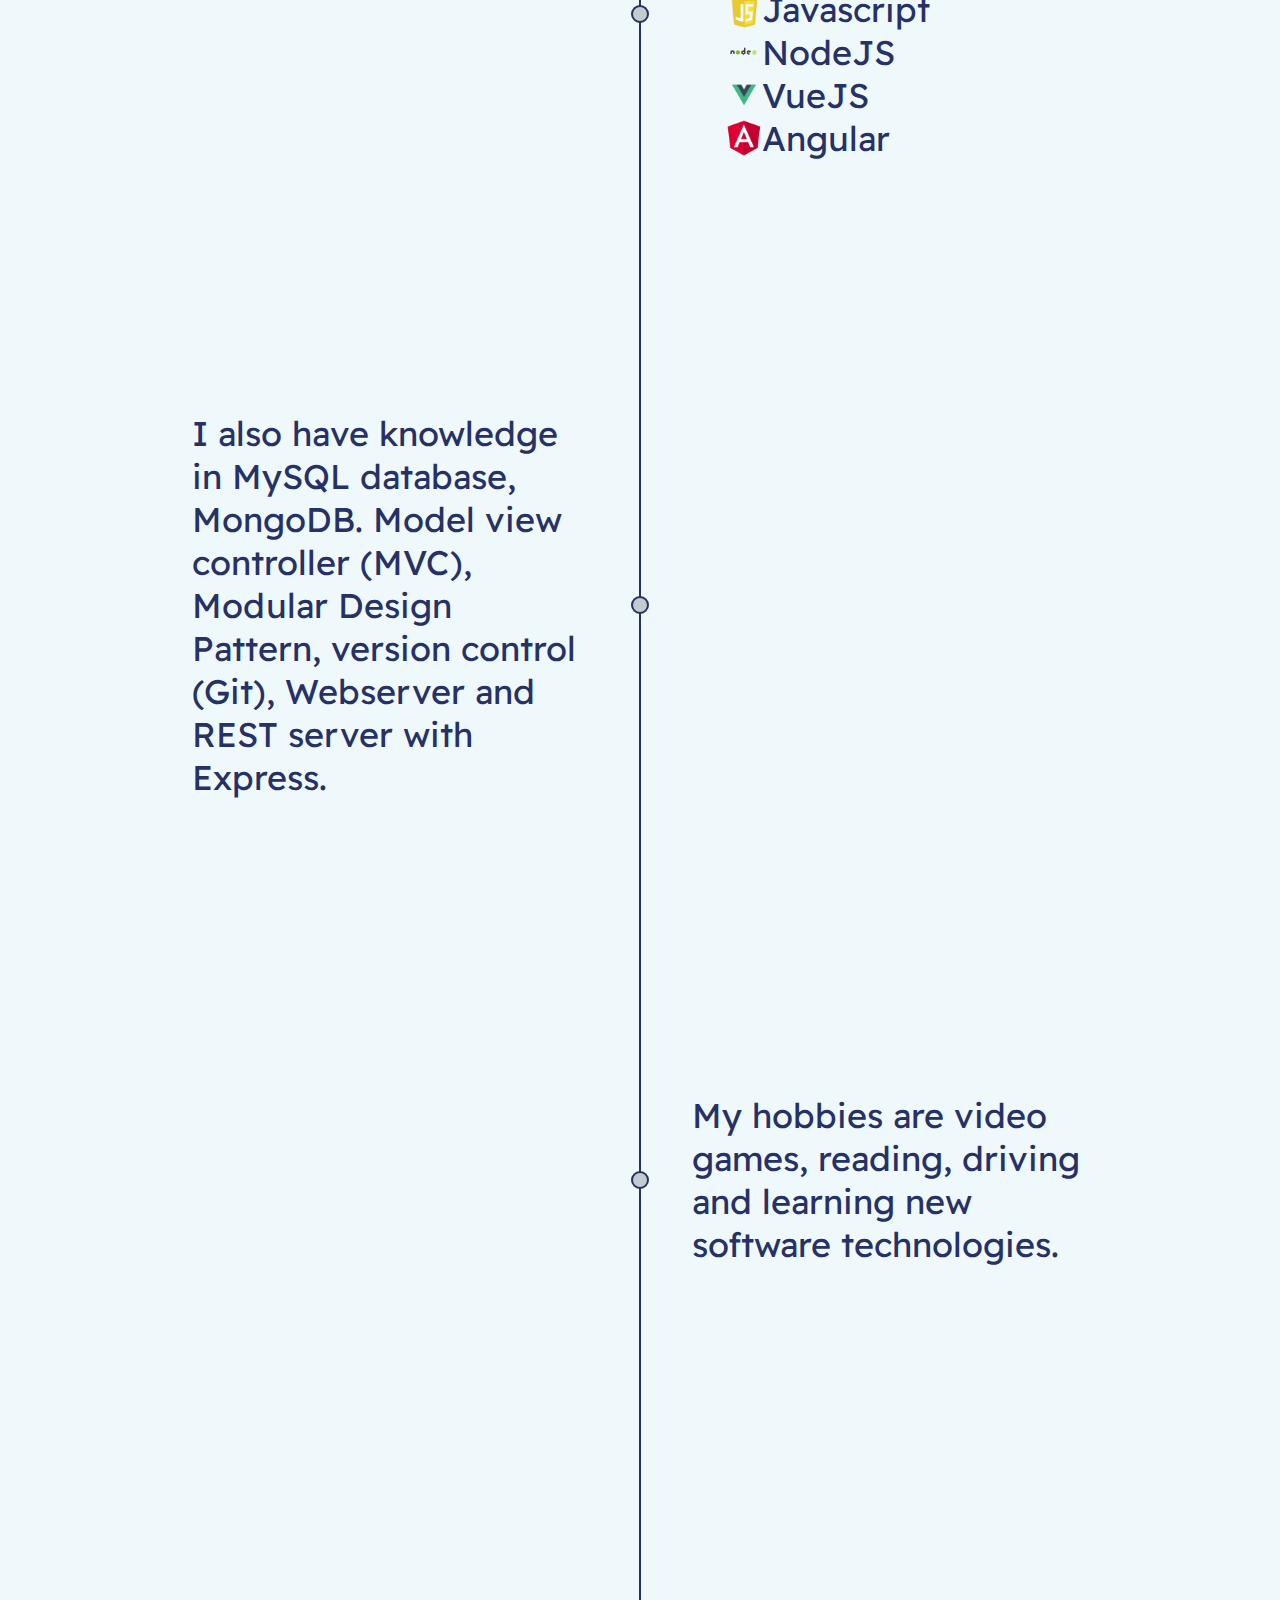
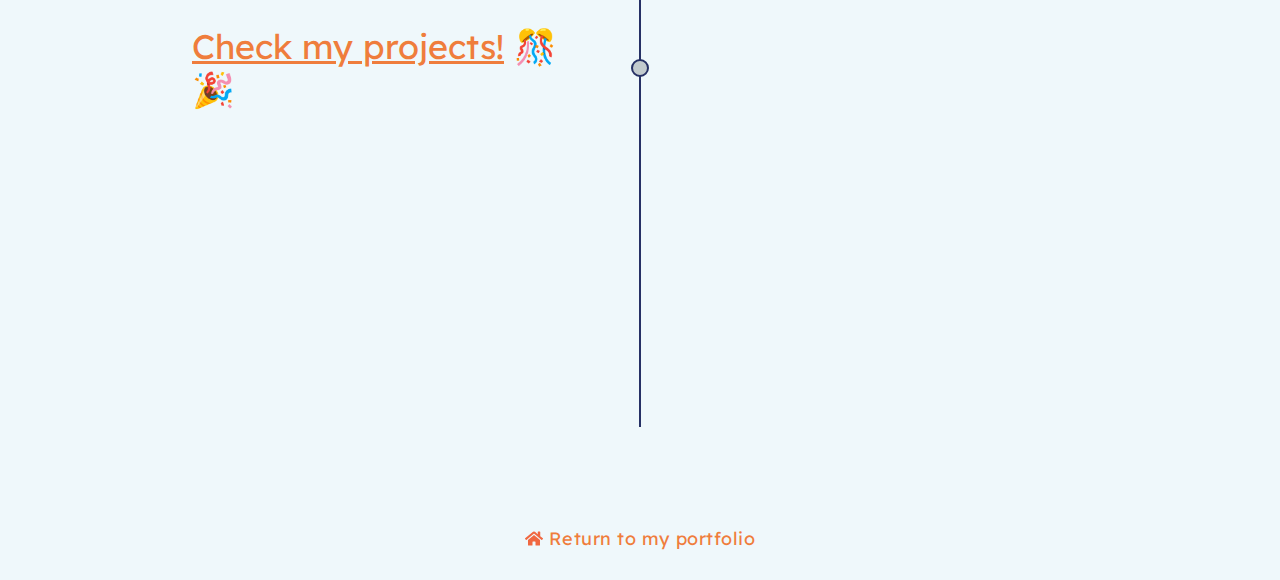
==== commit dbf2a0df: "about me ready. pending modify profile picture" ====
--- a/pages/aboutme.html
+++ b/pages/aboutme.html
@@ -30,45 +30,45 @@
 	<div class="container">
 		<div class="evento">
 			<div class="picture" data-aos="fade-up">
-				<img src="../assets/aboutme_img/1.jpg" alt="">
+				<img src="../assets/aboutme_img/profile.jpg" alt="profile">
 			</div>
 			<h3 class="info">My name is <i><a class="link" href="https://twitter.com/Abdiel262">Abdiel</a></i>, I'm a full stack Javascript developer from Panama.</h3>
 		</div>
 		<div class="evento">
 			<div class="picture" data-aos="fade-down">
-				<img src="../assets/aboutme_img/2.jpg" alt="">
+				<img src="../assets/aboutme_img/code.png" alt="javascript">
 			</div>
 			<h3 class="info">I have been working with Javascript technologies since 2018, both <b>frontend</b> and <b>backend</b>.</h3>
 		</div>
 		<div class="evento">
 			<div class="picture" data-aos="fade-left">
-				<img src="../assets/aboutme_img/3.jpg" alt="">
+				<img src="../assets/aboutme_img/webdev.jpg" alt="coding">
 			</div>
 			<h3 class="info">I have experience working with:
                 <ul title="technologies" class="list">
-                    <li>Javascript</li>
-                    <li>NodeJS</li>
-                    <li>Angular</li>
-                    <li>Vue</li>
+                    <li class="li display-flex"><img class="li__img" src="../assets/img/javascript.png" alt="js logo"> <p>Javascript</p></li>
+                    <li class="li display-flex"><img class="li__img" src="../assets/img/nodejs.png" alt="node logo"> <p>NodeJS</p></li>
+                    <li class="li display-flex"><img class="li__img" src="../assets/img/vue.png" alt="vue logo"> <p>VueJS</p></li>
+                    <li class="li display-flex"><img class="li__img" src="../assets/img/angular.png" alt="angular logo"> <p>Angular</p></li>
                 </ul>
             </h3>
 		</div>
 		<div class="evento">
 			<div class="picture" data-aos="fade-right">
-				<img src="../assets/aboutme_img/4.jpg" alt="">
+				<img src="../assets/aboutme_img/node_express.png" alt="node_express">
 			</div>
 			<h3 class="info">I also have knowledge in MySQL database, MongoDB. Model view controller (MVC), Modular Design Pattern, version control (Git), Webserver and REST server with Express.</h3>
 		</div>
 		<div class="evento">
 			<div class="picture" data-aos="fade-up">
-				<img src="../assets/aboutme_img/5.jpg" alt="">
+				<img src="../assets/aboutme_img/driving.jpg" alt="hobbies">
 			</div>
 			<h3 class="info">My hobbies are video games, reading, driving and learning new software technologies.</h3>
 		</div>
 		<div class="evento">
 			<div class="picture" data-aos="fade-up">
                 <a href="https://abdielp.github.io/webdeveloper-portfolio/pages/portfolio.html?project=0">
-                    <img src="../assets/aboutme_img/6.jpg" alt="">
+                    <img src="../assets/img/portfolio.png" alt="portfolio">
                 </a>
 			</div>
 			<h3 class="info"><a class="link" href="https://abdielp.github.io/webdeveloper-portfolio/pages/portfolio.html?project=0">Check my projects!</a> 🎊🎉</h3>
--- a/css/styles.css
+++ b/css/styles.css
@@ -21,7 +21,8 @@
     --color-secondary: #EF7D3C;
     --color-background: #EFF8FB;
     --color-background-darker: #c2cbce;
-
+    --color-main-filter: invert(15%) sepia(35%) saturate(2611%) hue-rotate(210deg) brightness(92%) contrast(90%);
+    
     --header-height: 50px;
     --header-height-desktop: 3vw;
 }
--- a/css/pages/aboutme.css
+++ b/css/pages/aboutme.css
@@ -131,17 +131,24 @@
 }
 
 .list {
-    margin-top: 10px;
-    margin-left: 40px;
+    margin-top: 1em;
+    margin-left: 1em;
+}
+
+.li {
+	align-items: center;
+}
+
+.li__img {
+	/* AQUI!!!!!!!!!!!!!!!!!!!!!!!!!!!!!!!!!!! */
+	width: 30px; 
 }
 
 .link {
-    /* text-decoration: none; */
     color: var(--color-secondary);
 }
 
 .footer {
-	/* background: red; */
 	margin: 100px auto 30px;
 	justify-content: center;
 }
@@ -213,4 +220,8 @@
 	.info {
 		font-size: 3.8vh;
 	}
+
+	.li__img {
+		width: 4vh;
+	}
 }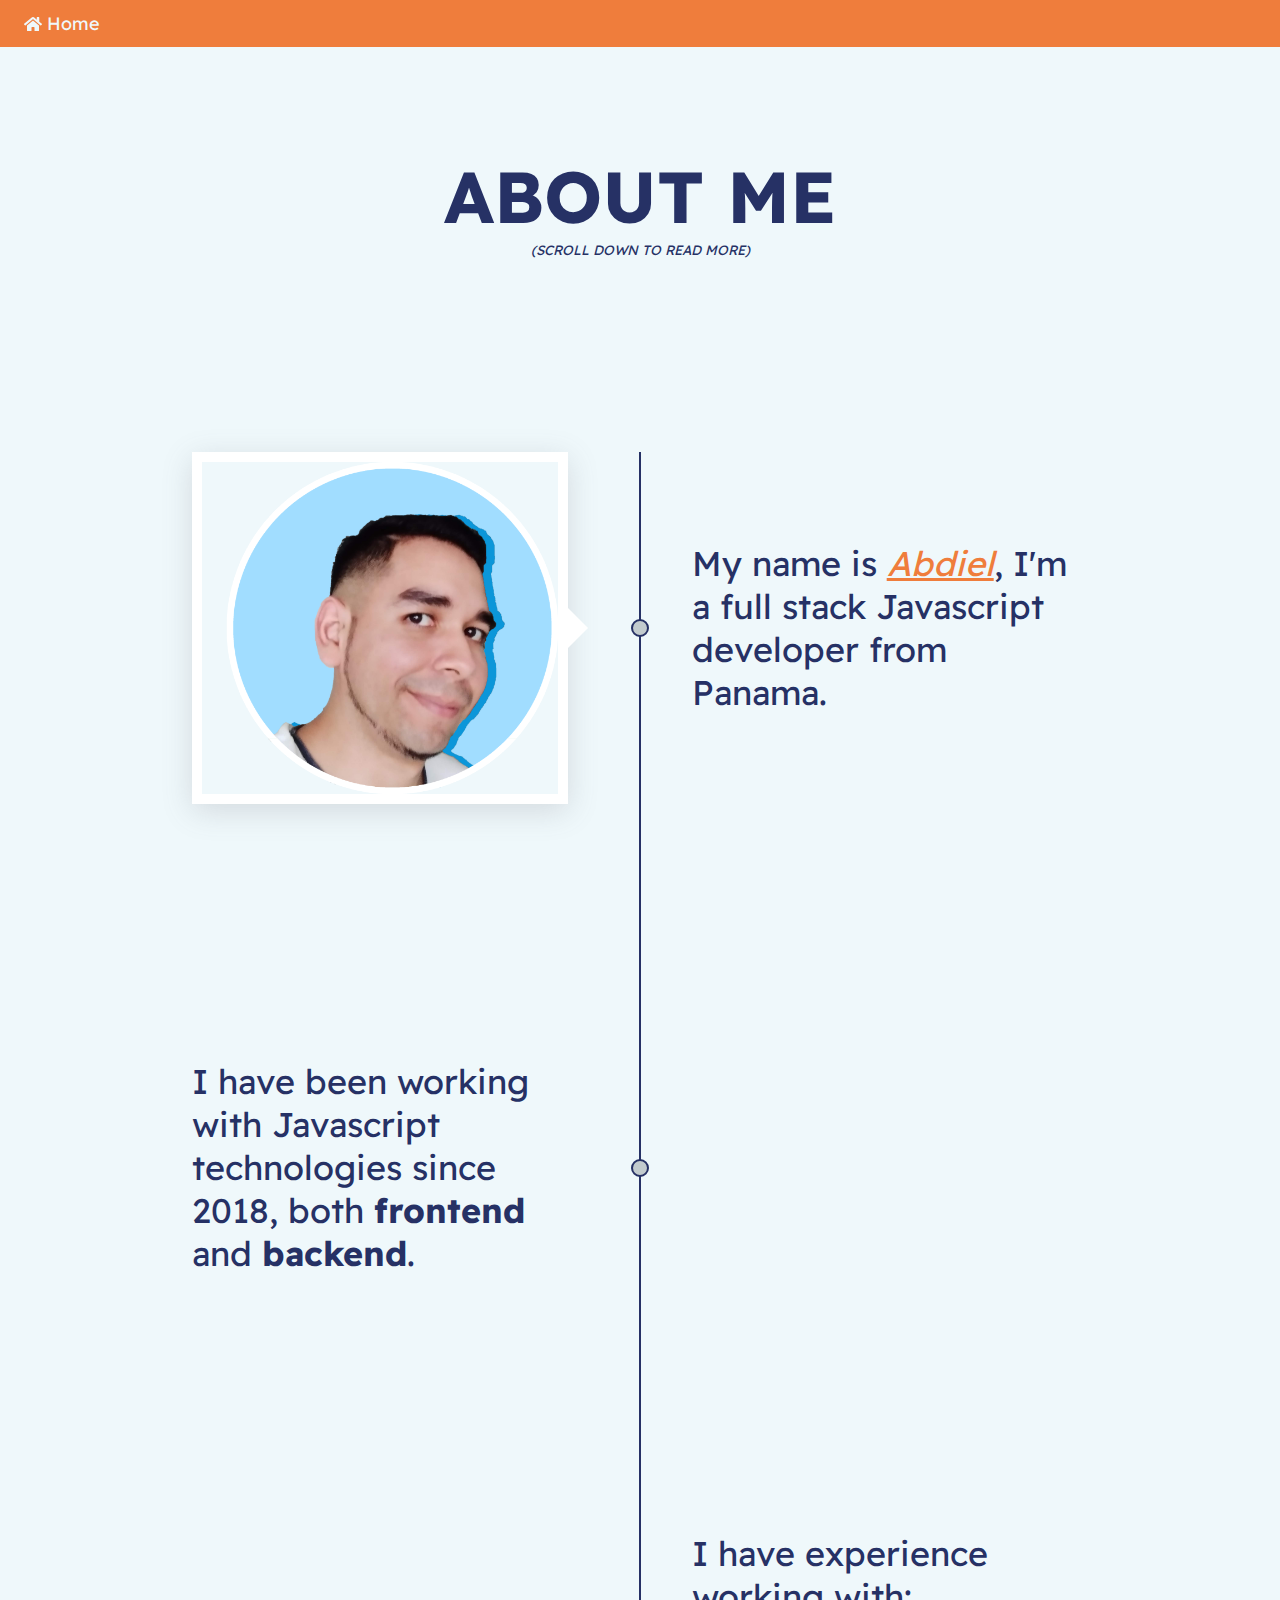
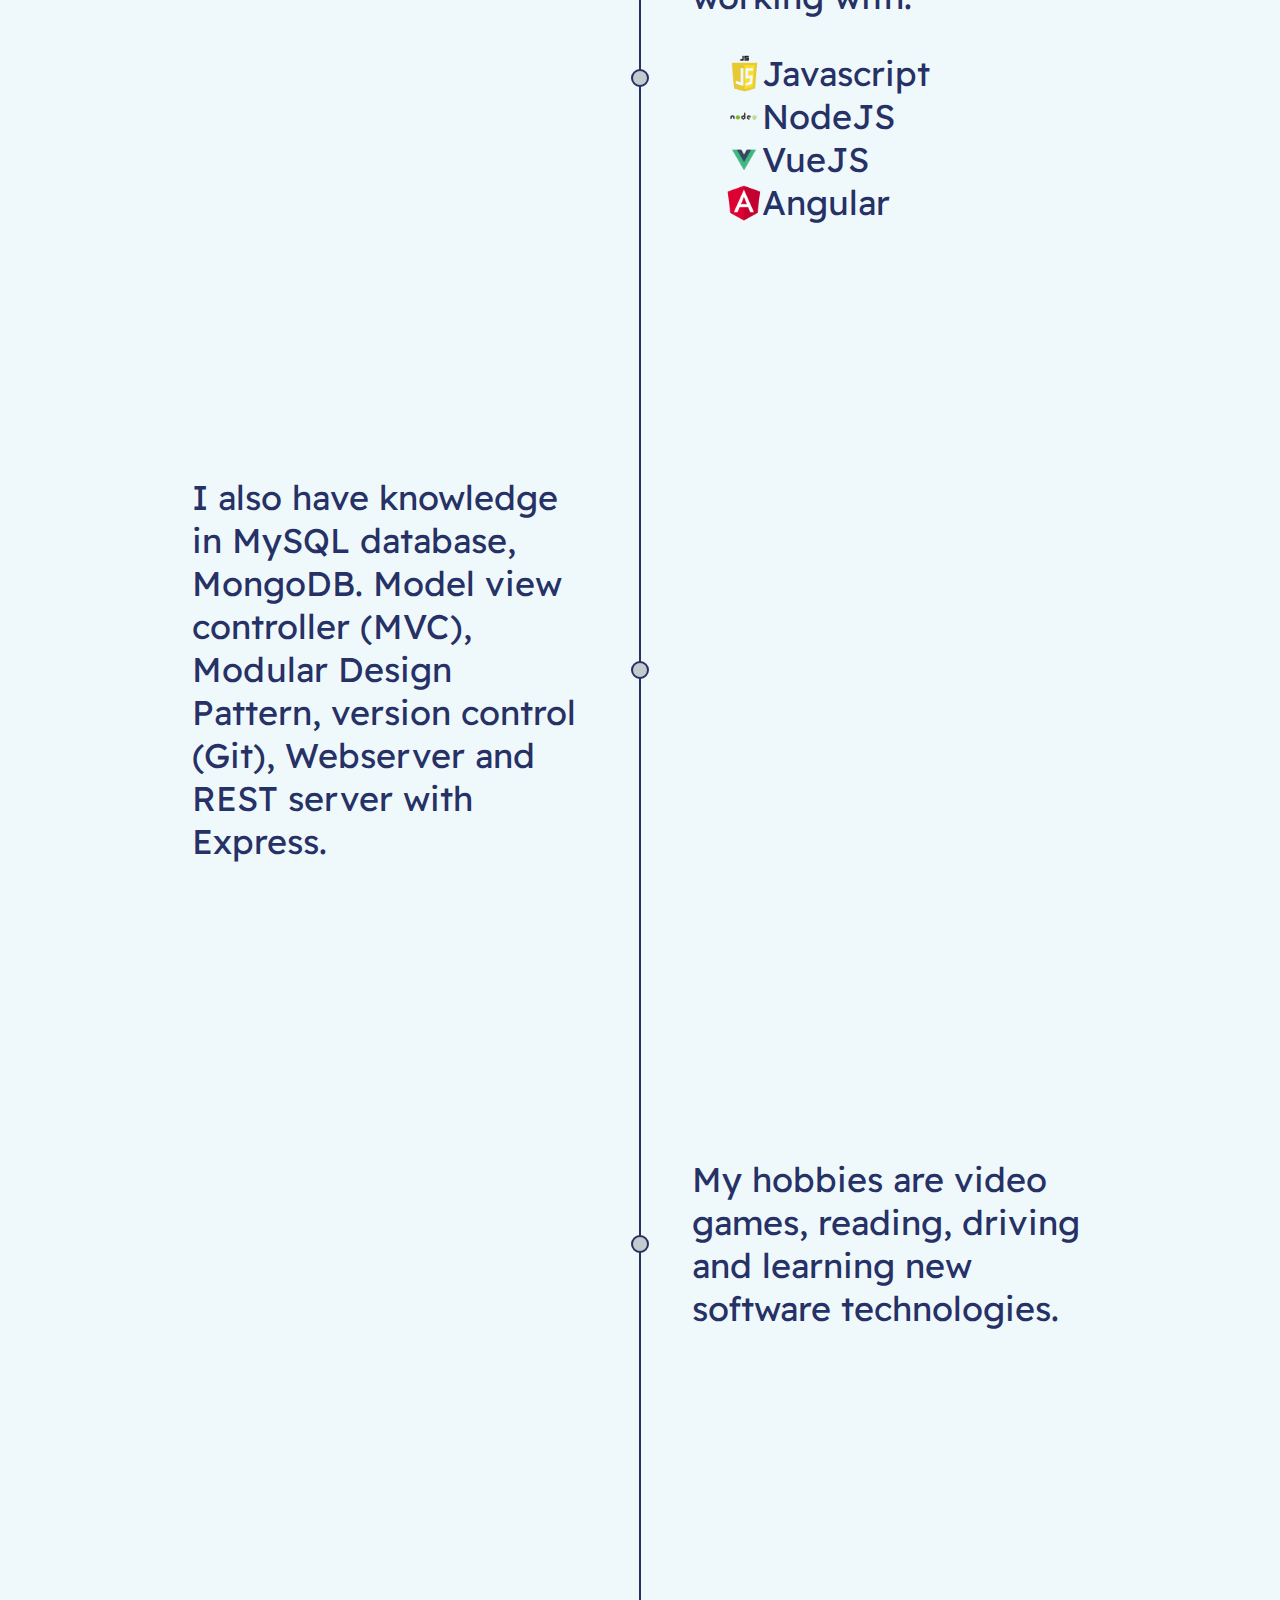
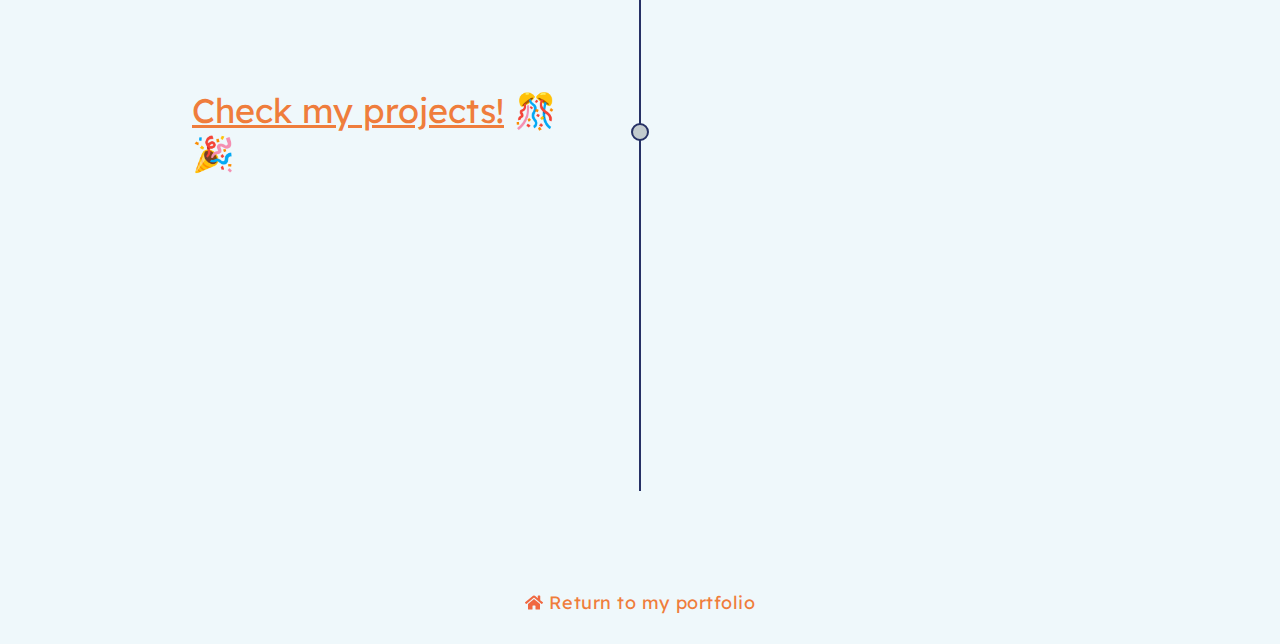
==== commit 098cad7f: "profile picture" ====
--- a/pages/aboutme.html
+++ b/pages/aboutme.html
@@ -18,7 +18,7 @@
 	<header class="header">
 		<nav class="nav display-flex">
 			<img class="nav__img" src="../assets/icons/home-solid.svg" alt="home icon">
-			<a class="nav__a display-flex" href="/portfolio/">
+			<a class="nav__a display-flex" href="/webdeveloper-portfolio">
 				Home
 			</a>
 		</nav>
@@ -30,7 +30,7 @@
 	<div class="container">
 		<div class="evento">
 			<div class="picture" data-aos="fade-up">
-				<img src="../assets/aboutme_img/profile.jpg" alt="profile">
+				<img src="../assets/aboutme_img/profile.png" alt="profile">
 			</div>
 			<h3 class="info">My name is <i><a class="link" href="https://twitter.com/Abdiel262">Abdiel</a></i>, I'm a full stack Javascript developer from Panama.</h3>
 		</div>
@@ -76,7 +76,7 @@
 	</div>
 	<footer class="footer display-flex">
 		<img class="footer__img" src="../assets/icons/home-solid.svg" alt="home icon">
-		<a class="footer__a" href="/portfolio">Return to my portfolio</a>
+		<a class="footer__a" href="/webdeveloper-portfolio">Return to my portfolio</a>
 	</footer>
 
 	<script src="https://unpkg.com/aos@2.3.1/dist/aos.js"></script>
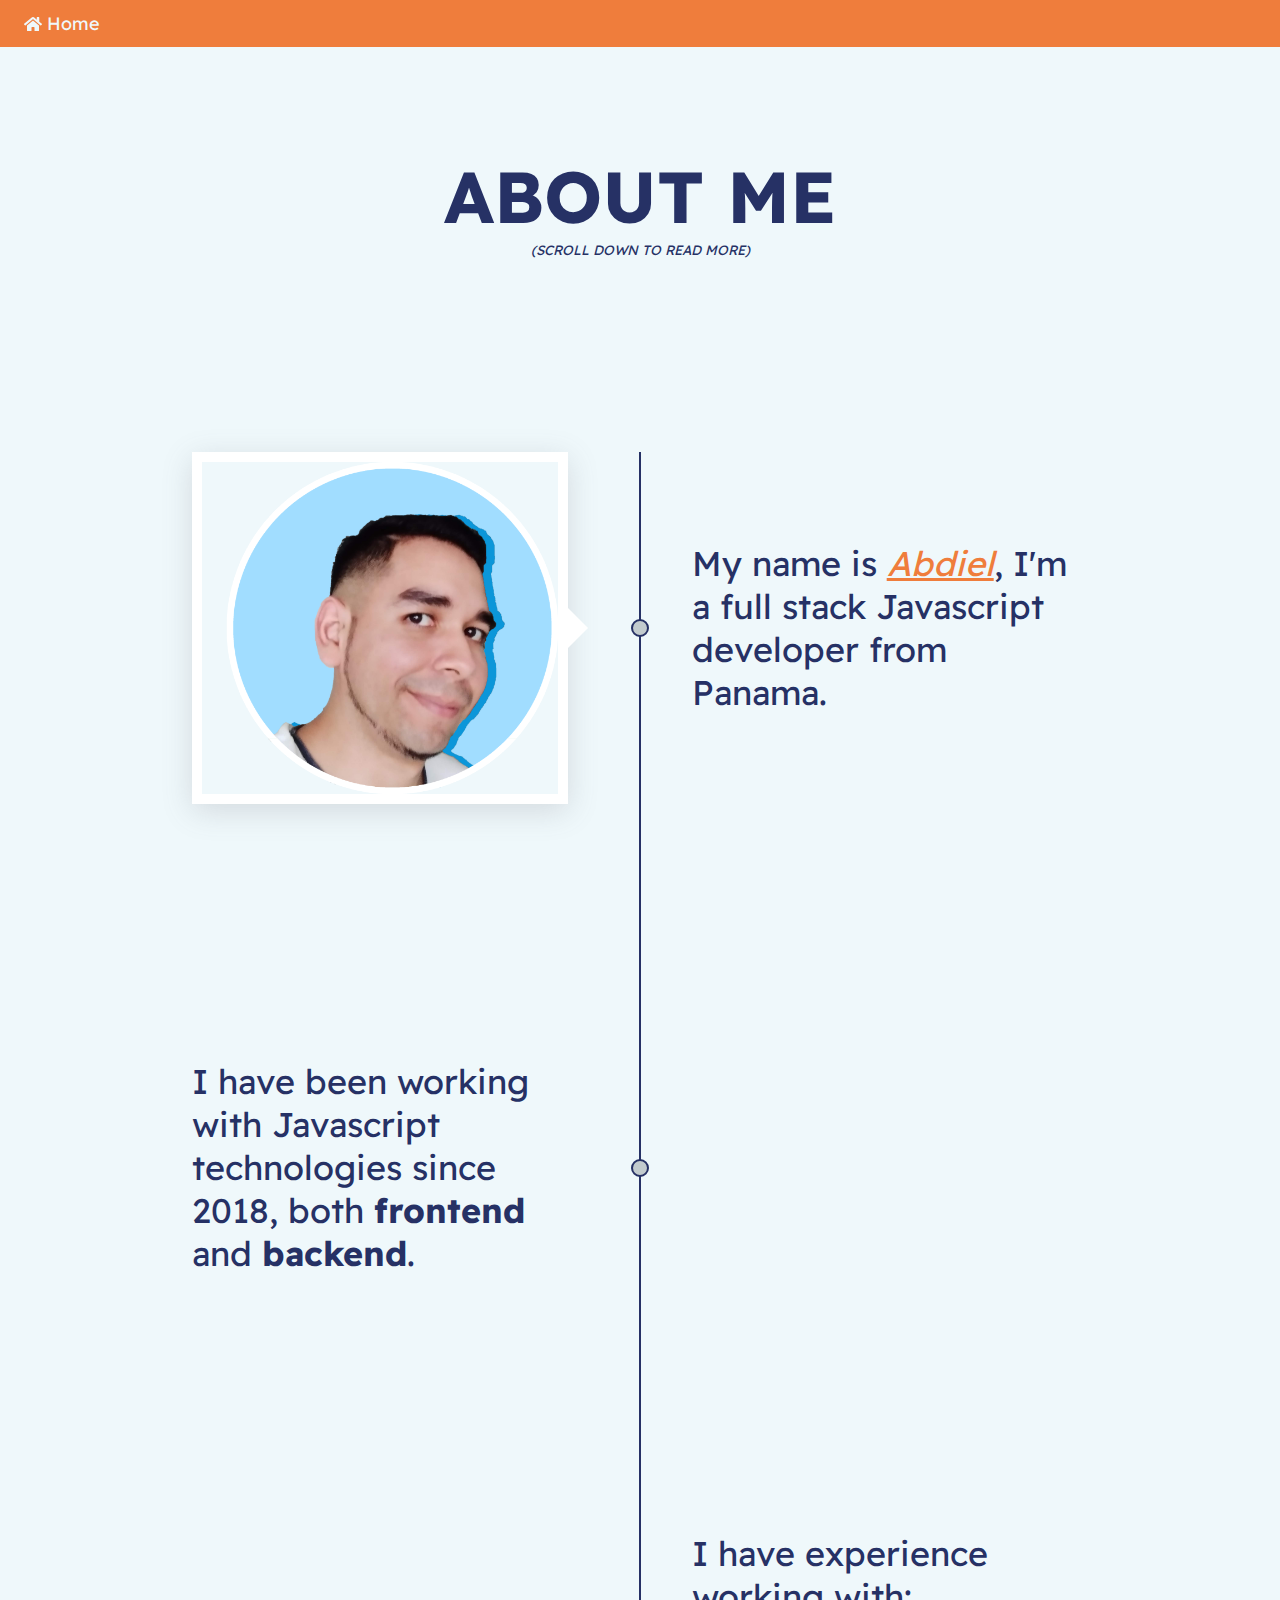
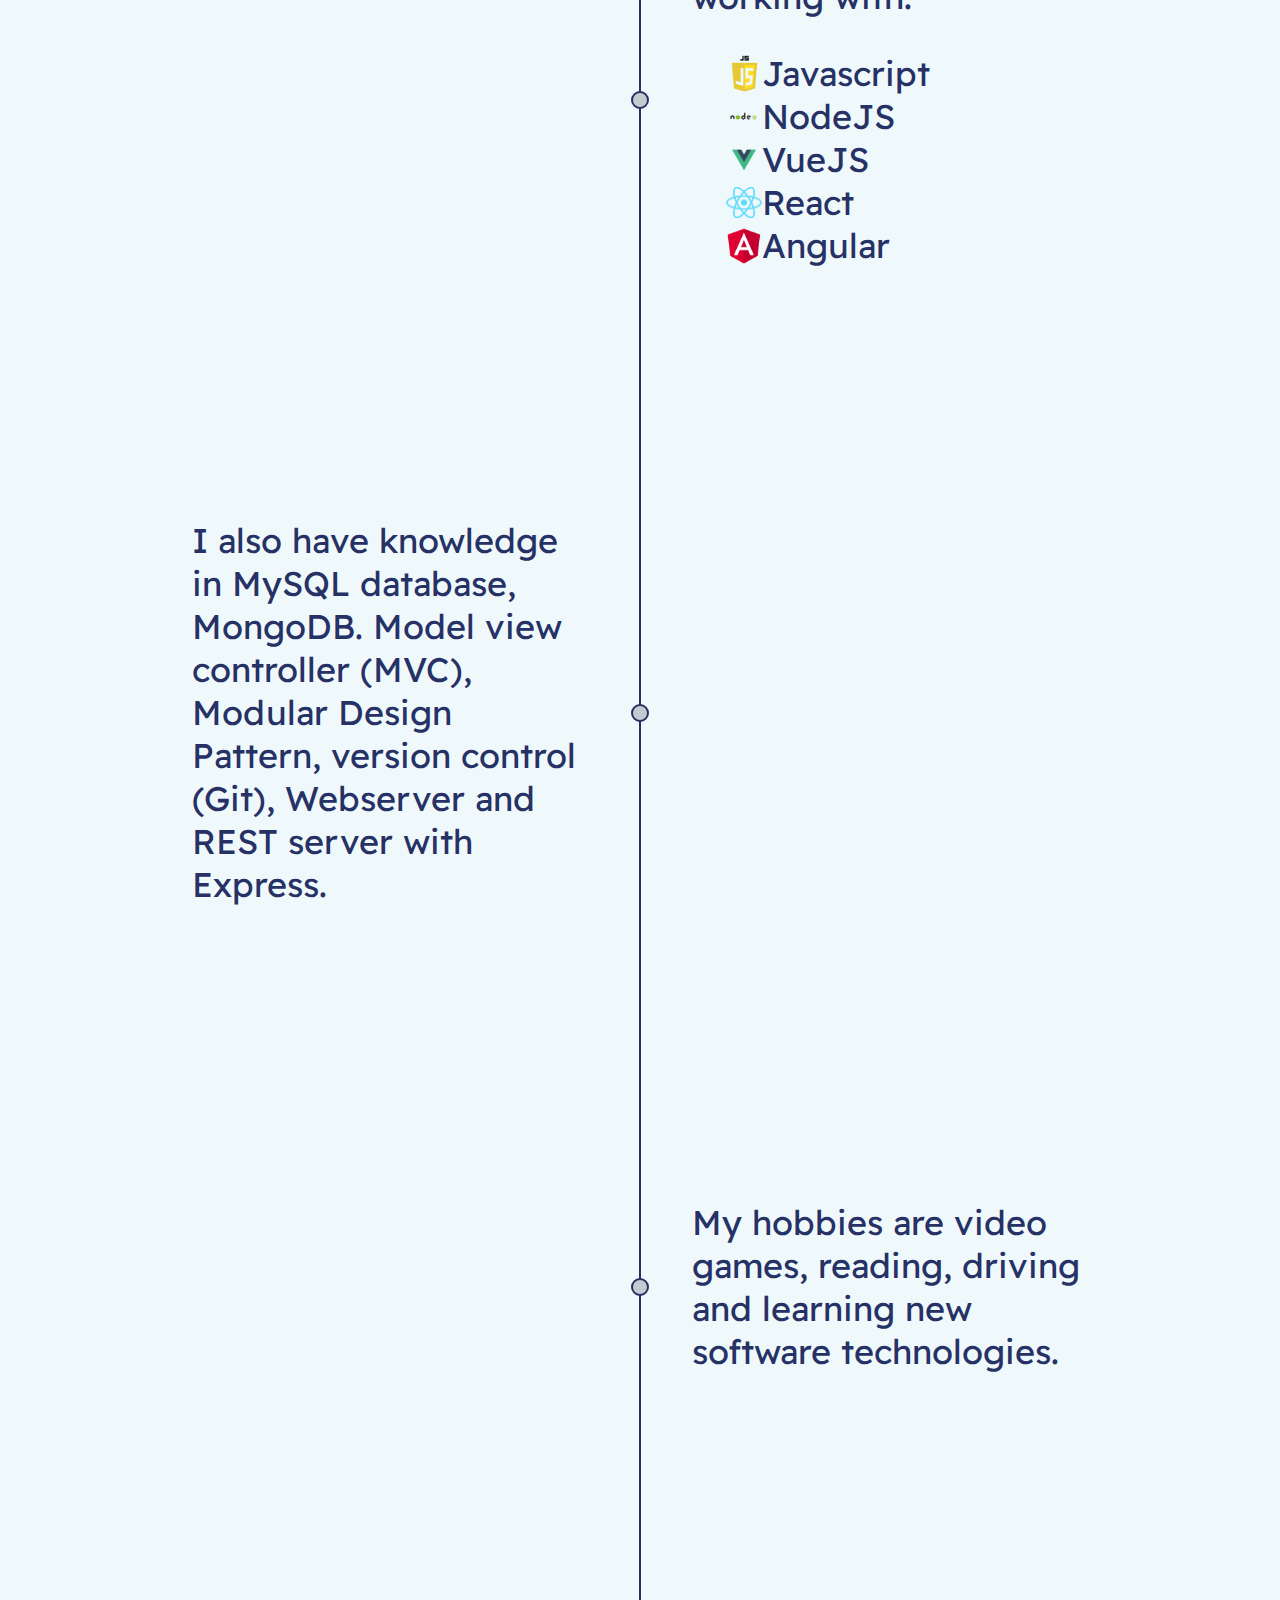
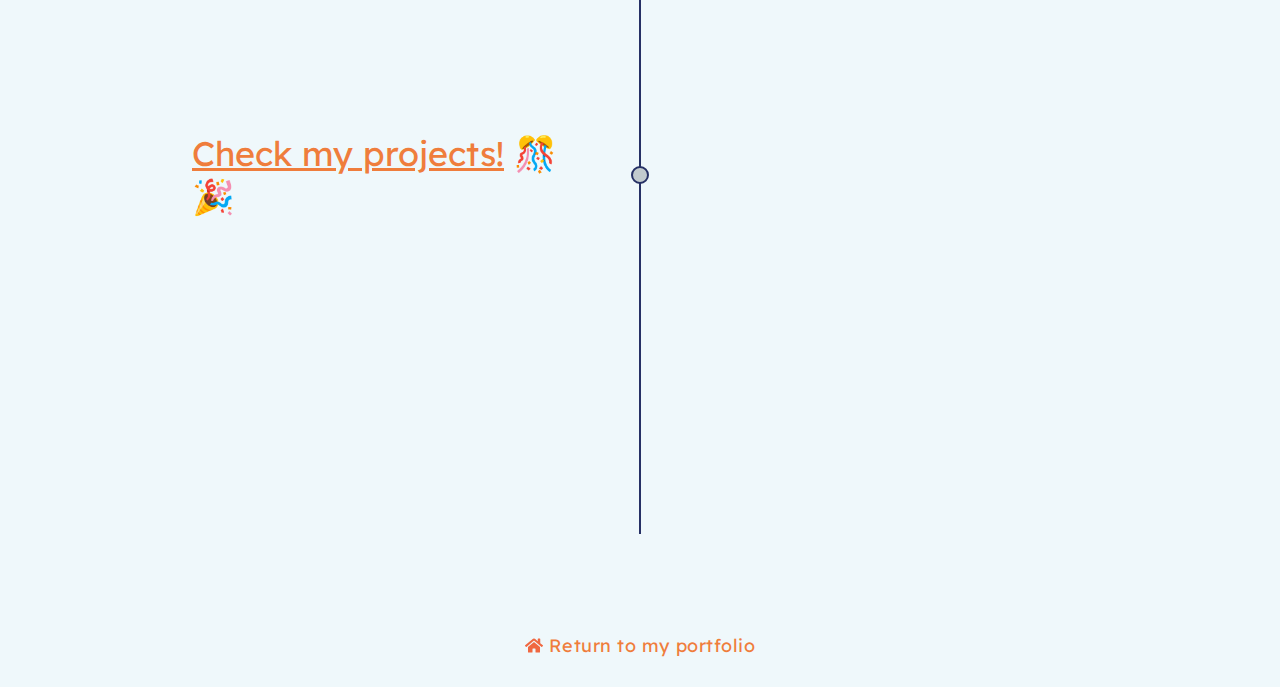
==== commit ca90aa90: "new react tech" ====
--- a/pages/aboutme.html
+++ b/pages/aboutme.html
@@ -49,6 +49,7 @@
                     <li class="li display-flex"><img class="li__img" src="../assets/img/javascript.png" alt="js logo"> <p>Javascript</p></li>
                     <li class="li display-flex"><img class="li__img" src="../assets/img/nodejs.png" alt="node logo"> <p>NodeJS</p></li>
                     <li class="li display-flex"><img class="li__img" src="../assets/img/vue.png" alt="vue logo"> <p>VueJS</p></li>
+                    <li class="li display-flex"><img class="li__img" src="../assets/img/react.png" alt="vue logo"> <p>React</p></li>
                     <li class="li display-flex"><img class="li__img" src="../assets/img/angular.png" alt="angular logo"> <p>Angular</p></li>
                 </ul>
             </h3>
